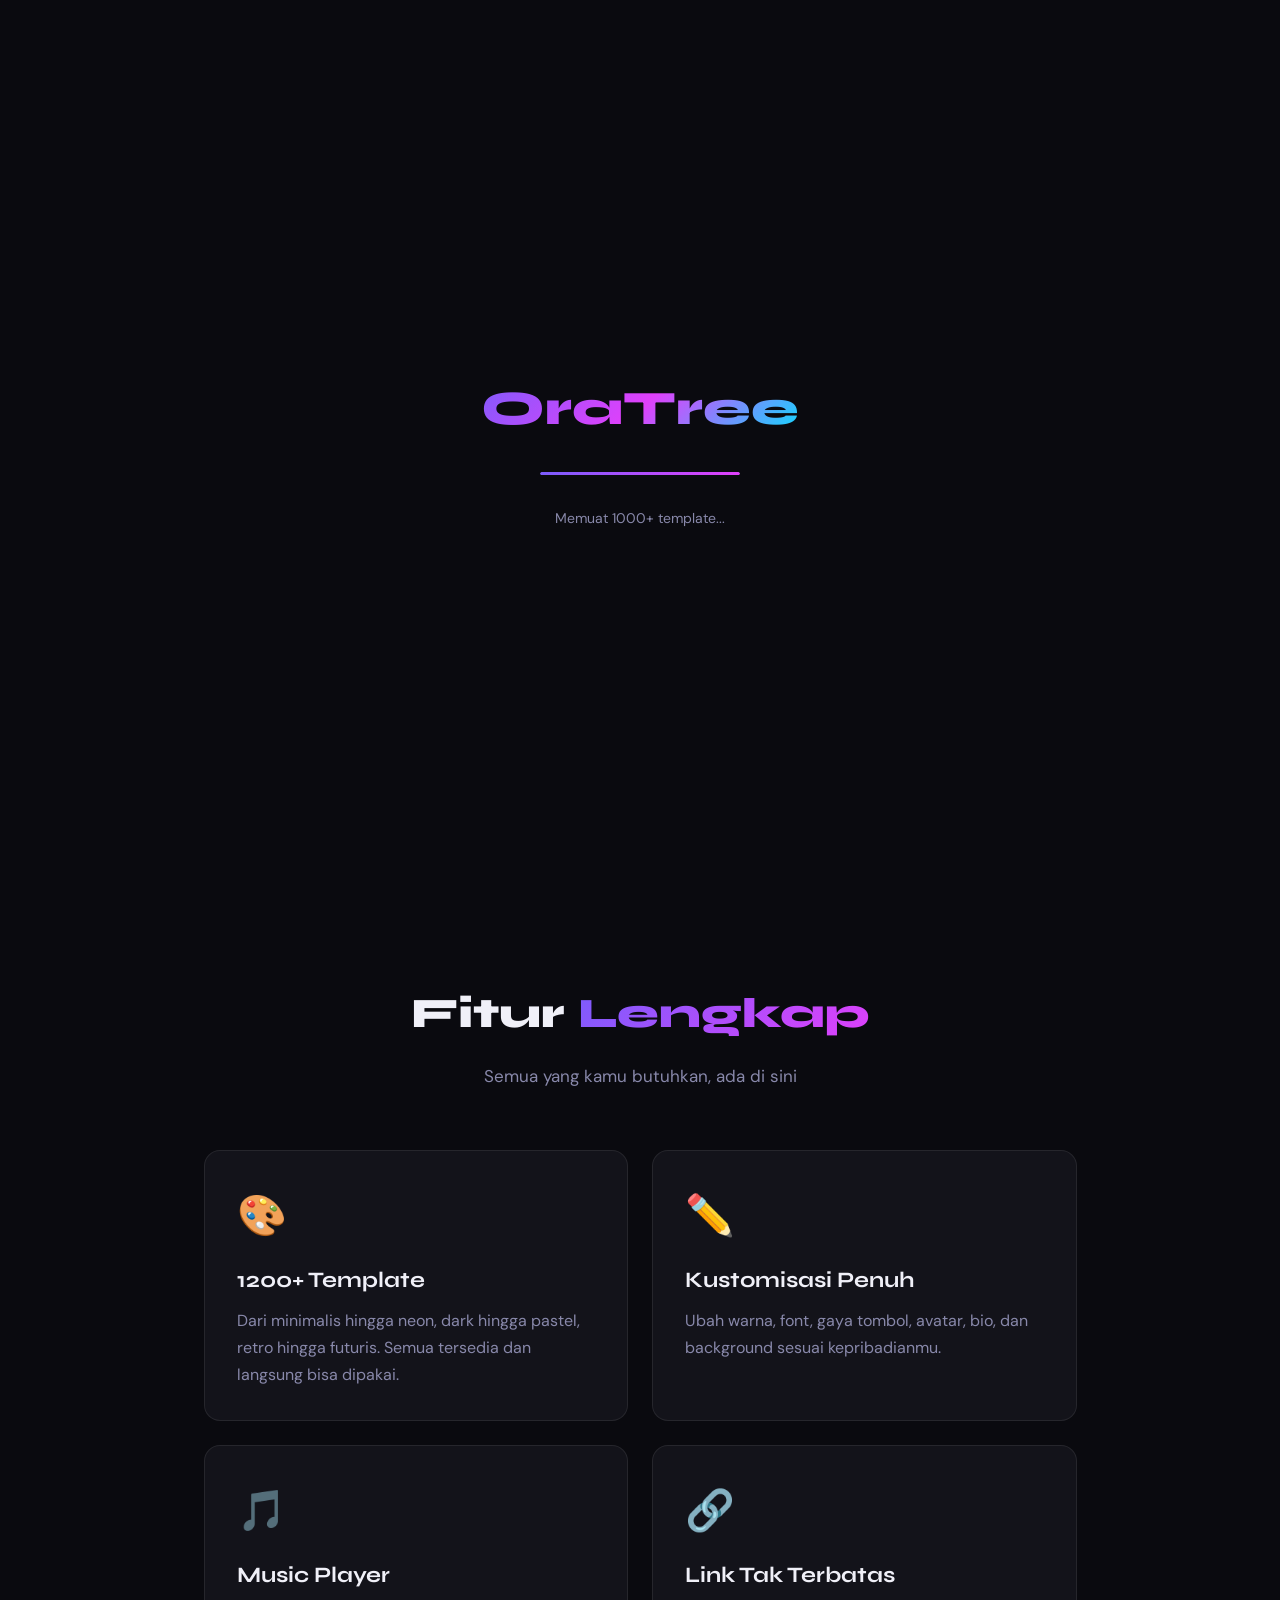
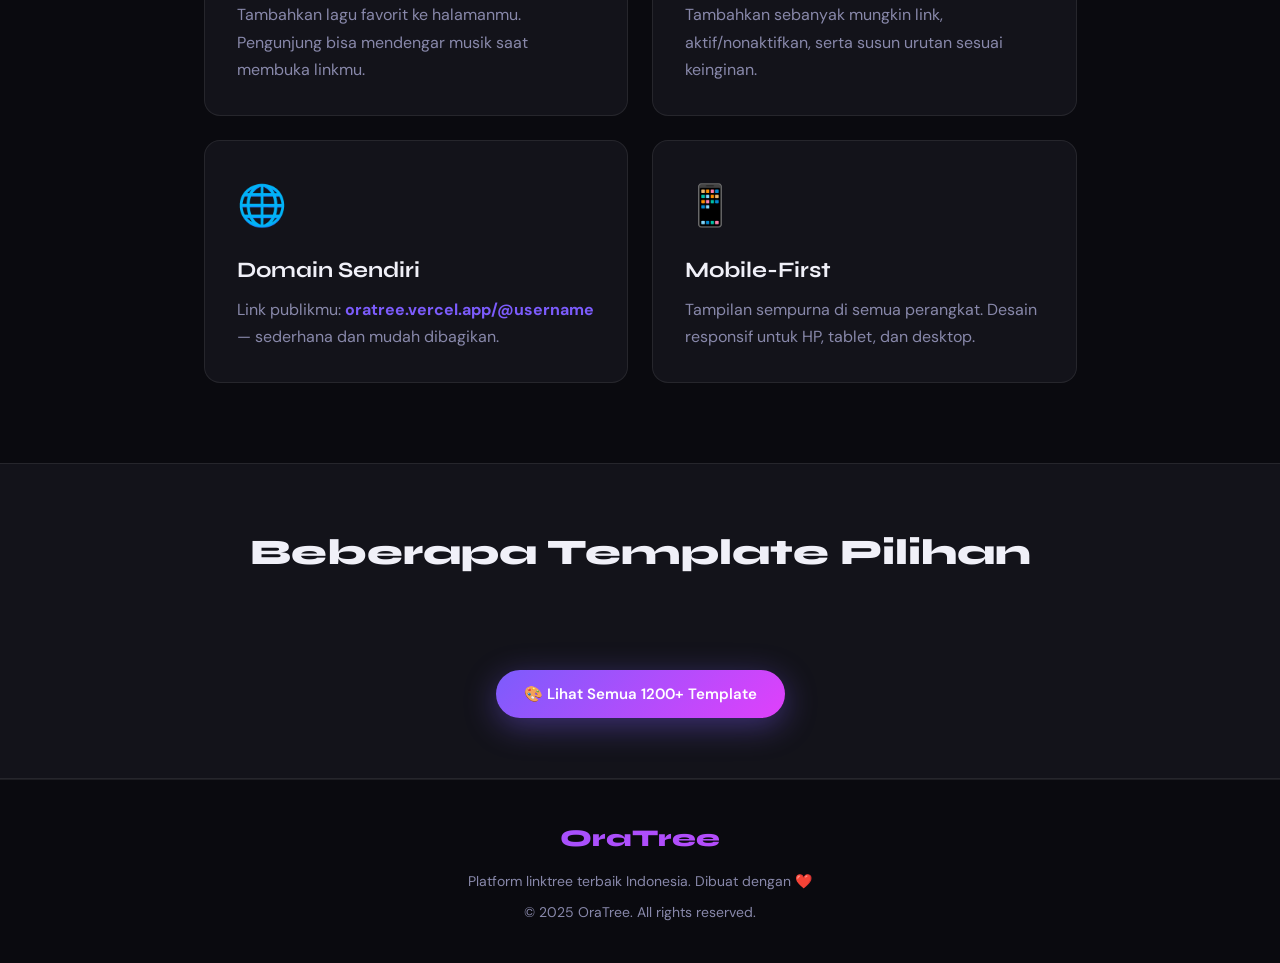
==== index.html @ 958c79ed "Create index.html" ====
<!DOCTYPE html>
<html lang="id">
<head>
  <meta charset="UTF-8">
  <meta name="viewport" content="width=device-width, initial-scale=1.0">
  <title>OraTree — Advanced Linktree Builder</title>
  <meta name="description" content="Buat linktree profesional dengan 1000+ template premium. Gratis, mudah, dan powerful.">
  <link rel="preconnect" href="https://fonts.googleapis.com">
  <link rel="preconnect" href="https://fonts.gstatic.com" crossorigin>
  <link rel="stylesheet" href="style.css">
  <script src="https://cdn.jsdelivr.net/npm/@supabase/supabase-js@2"></script>
</head>
<body>

<!-- ── LOADING OVERLAY ─────────────────────────────────────── -->
<div id="loading-overlay">
  <div class="loader-logo">OraTree</div>
  <div class="loader-bar"><div class="loader-bar-fill"></div></div>
  <div style="color:var(--text2);font-size:14px;margin-top:8px;">Memuat 1000+ template...</div>
</div>

<!-- ── TOAST ─────────────────────────────────────────────────── -->
<div id="toast-container"></div>

<!-- ── NAVBAR ────────────────────────────────────────────────── -->
<nav class="navbar">
  <a class="nav-logo" onclick="handleLogoClick()">OraTree</a>
  <div class="nav-links">
    <span id="nav-user-area">
      <button class="nav-btn" onclick="showAuthModal('login')">Masuk</button>
      <button class="nav-btn primary" onclick="showAuthModal('register')">Daftar Gratis</button>
    </span>
  </div>
</nav>

<!-- ══════════════════════════════════════════════════════════
     PAGE: LANDING
══════════════════════════════════════════════════════════ -->
<div id="page-landing" class="page active">

  <!-- Hero -->
  <section class="hero-section">
    <div class="hero-bg"></div>
    <div class="hero-grid"></div>
    <div class="hero-content">
      <div class="hero-badge">
        <span>✨</span> Platform Linktree Terbaik Indonesia
      </div>
      <h1 class="hero-title">
        Satu Link<br><span>Untuk Segalanya</span>
      </h1>
      <p class="hero-sub">
        Buat halaman link profesional dengan <strong>1000+ template premium</strong>.<br>
        Desain kustomisasi penuh, musik, dan domain instanmu sendiri.
      </p>
      <div class="hero-cta">
        <button class="btn btn-primary" onclick="showAuthModal('register')">
          🚀 Mulai Gratis Sekarang
        </button>
        <button class="btn btn-secondary" onclick="showAuthModal('login')">
          Sudah punya akun? Masuk
        </button>
      </div>
      <div class="hero-stats">
        <div class="hero-stat">
          <div class="hero-stat-num">1200+</div>
          <div class="hero-stat-label">Template Premium</div>
        </div>
        <div class="hero-stat">
          <div class="hero-stat-num">100%</div>
          <div class="hero-stat-label">Gratis Selamanya</div>
        </div>
        <div class="hero-stat">
          <div class="hero-stat-num">∞</div>
          <div class="hero-stat-label">Kustomisasi</div>
        </div>
      </div>
    </div>
  </section>

  <!-- Features Section -->
  <section style="padding:80px 40px;max-width:1100px;margin:0 auto;">
    <h2 style="font-family:var(--font-main);font-size:42px;font-weight:800;text-align:center;margin-bottom:16px;">
      Fitur <span style="background:linear-gradient(135deg,var(--accent),var(--accent2));-webkit-background-clip:text;-webkit-text-fill-color:transparent;background-clip:text;">Lengkap</span>
    </h2>
    <p style="text-align:center;color:var(--text2);font-size:17px;margin-bottom:60px;">Semua yang kamu butuhkan, ada di sini</p>
    <div style="display:grid;grid-template-columns:repeat(auto-fill,minmax(300px,1fr));gap:24px;">
      <div style="background:var(--surface);border:1px solid var(--border);border-radius:var(--radius);padding:32px;">
        <div style="font-size:40px;margin-bottom:16px;">🎨</div>
        <h3 style="font-family:var(--font-main);font-size:22px;margin-bottom:8px;">1200+ Template</h3>
        <p style="color:var(--text2);line-height:1.7;">Dari minimalis hingga neon, dark hingga pastel, retro hingga futuris. Semua tersedia dan langsung bisa dipakai.</p>
      </div>
      <div style="background:var(--surface);border:1px solid var(--border);border-radius:var(--radius);padding:32px;">
        <div style="font-size:40px;margin-bottom:16px;">✏️</div>
        <h3 style="font-family:var(--font-main);font-size:22px;margin-bottom:8px;">Kustomisasi Penuh</h3>
        <p style="color:var(--text2);line-height:1.7;">Ubah warna, font, gaya tombol, avatar, bio, dan background sesuai kepribadianmu.</p>
      </div>
      <div style="background:var(--surface);border:1px solid var(--border);border-radius:var(--radius);padding:32px;">
        <div style="font-size:40px;margin-bottom:16px;">🎵</div>
        <h3 style="font-family:var(--font-main);font-size:22px;margin-bottom:8px;">Music Player</h3>
        <p style="color:var(--text2);line-height:1.7;">Tambahkan lagu favorit ke halamanmu. Pengunjung bisa mendengar musik saat membuka linkmu.</p>
      </div>
      <div style="background:var(--surface);border:1px solid var(--border);border-radius:var(--radius);padding:32px;">
        <div style="font-size:40px;margin-bottom:16px;">🔗</div>
        <h3 style="font-family:var(--font-main);font-size:22px;margin-bottom:8px;">Link Tak Terbatas</h3>
        <p style="color:var(--text2);line-height:1.7;">Tambahkan sebanyak mungkin link, aktif/nonaktifkan, serta susun urutan sesuai keinginan.</p>
      </div>
      <div style="background:var(--surface);border:1px solid var(--border);border-radius:var(--radius);padding:32px;">
        <div style="font-size:40px;margin-bottom:16px;">🌐</div>
        <h3 style="font-family:var(--font-main);font-size:22px;margin-bottom:8px;">Domain Sendiri</h3>
        <p style="color:var(--text2);line-height:1.7;">Link publikmu: <strong style="color:var(--accent);">oratree.vercel.app/@username</strong> — sederhana dan mudah dibagikan.</p>
      </div>
      <div style="background:var(--surface);border:1px solid var(--border);border-radius:var(--radius);padding:32px;">
        <div style="font-size:40px;margin-bottom:16px;">📱</div>
        <h3 style="font-family:var(--font-main);font-size:22px;margin-bottom:8px;">Mobile-First</h3>
        <p style="color:var(--text2);line-height:1.7;">Tampilan sempurna di semua perangkat. Desain responsif untuk HP, tablet, dan desktop.</p>
      </div>
    </div>
  </section>

  <!-- Template Preview -->
  <section style="padding:60px 40px;background:var(--surface);border-top:1px solid var(--border);border-bottom:1px solid var(--border);">
    <div style="max-width:1100px;margin:0 auto;text-align:center;">
      <h2 style="font-family:var(--font-main);font-size:36px;font-weight:800;margin-bottom:48px;">
        Beberapa Template Pilihan
      </h2>
      <div id="landing-template-preview" style="display:grid;grid-template-columns:repeat(auto-fill,minmax(130px,1fr));gap:12px;max-width:900px;margin:0 auto 40px;">
        <!-- Generated by JS -->
      </div>
      <button class="btn btn-primary" onclick="showAuthModal('register')">
        🎨 Lihat Semua 1200+ Template
      </button>
    </div>
  </section>

  <!-- Footer -->
  <footer style="padding:40px;text-align:center;color:var(--text2);font-size:14px;border-top:1px solid var(--border);">
    <div style="font-family:var(--font-main);font-size:24px;font-weight:800;background:linear-gradient(135deg,var(--accent),var(--accent2));-webkit-background-clip:text;-webkit-text-fill-color:transparent;background-clip:text;margin-bottom:12px;">OraTree</div>
    <p>Platform linktree terbaik Indonesia. Dibuat dengan ❤️</p>
    <p style="margin-top:8px;">© 2025 OraTree. All rights reserved.</p>
  </footer>
</div>

<!-- ══════════════════════════════════════════════════════════
     PAGE: DASHBOARD
══════════════════════════════════════════════════════════ -->
<div id="page-dashboard" class="page">
  <div class="dashboard-layout">

    <!-- Sidebar -->
    <aside class="sidebar">
      <div id="sidebar-content"></div>
    </aside>

    <!-- Main Content -->
    <main class="main-content">

      <!-- OVERVIEW -->
      <div class="dash-section active" id="dash-overview"></div>

      <!-- LINKS -->
      <div class="dash-section" id="dash-links"></div>

      <!-- TEMPLATES -->
      <div class="dash-section" id="dash-templates"></div>

      <!-- DESIGN -->
      <div class="dash-section" id="dash-design"></div>

      <!-- MUSIC -->
      <div class="dash-section" id="dash-music"></div>

      <!-- PROFILE -->
      <div class="dash-section" id="dash-profile"></div>

      <!-- COMPLAINT -->
      <div class="dash-section" id="dash-complaint"></div>

      <!-- ADMIN OVERVIEW -->
      <div class="dash-section" id="dash-admin-overview"></div>

      <!-- ADMIN USERS -->
      <div class="dash-section" id="dash-admin-users"></div>

      <!-- ADMIN TICKETS -->
      <div class="dash-section" id="dash-admin-tickets"></div>

      <!-- ADMIN SONGS -->
      <div class="dash-section" id="dash-admin-songs"></div>

      <!-- ADMIN LINKS -->
      <div class="dash-section" id="dash-admin-links"></div>

    </main>
  </div>
</div>

<!-- ══════════════════════════════════════════════════════════
     MODALS
══════════════════════════════════════════════════════════ -->

<!-- AUTH MODAL -->
<div id="auth-modal" class="modal-overlay hidden">
  <div class="modal">
    <button class="modal-close" onclick="hideAuthModal()">✕</button>
    <div id="login-form">
      <div class="modal-title">Masuk ke OraTree</div>
      <div class="modal-sub">Kelola linktree-mu</div>
      <div class="form-tabs">
        <div class="form-tab active" data-tab="login" onclick="switchAuthTab('login')">Masuk</div>
        <div class="form-tab" data-tab="register" onclick="switchAuthTab('register')">Daftar</div>
      </div>
      <div class="form-group">
        <label class="form-label">Username</label>
        <input class="form-input" id="login-username" placeholder="username kamu" onkeydown="if(event.key==='Enter')handleLogin()">
      </div>
      <div class="form-group">
        <label class="form-label">Password</label>
        <input class="form-input" type="password" id="login-password" placeholder="••••••••" onkeydown="if(event.key==='Enter')handleLogin()">
      </div>
      <button class="btn btn-primary w-full" style="margin-top:8px;" onclick="handleLogin()">🚀 Masuk</button>
    </div>
    <div id="register-form" class="hidden">
      <div class="modal-title">Daftar OraTree</div>
      <div class="modal-sub">Buat akun gratis, tidak perlu kartu kredit</div>
      <div class="form-tabs">
        <div class="form-tab" data-tab="login" onclick="switchAuthTab('login')">Masuk</div>
        <div class="form-tab active" data-tab="register" onclick="switchAuthTab('register')">Daftar</div>
      </div>
      <div class="form-group">
        <label class="form-label">Username <small style="color:var(--text2);font-weight:400;">(= URL linkmu)</small></label>
        <input class="form-input" id="reg-username" placeholder="contoh: namakamu" style="font-family:'Space Mono',monospace;">
        <small style="color:var(--text2);font-size:12px;margin-top:4px;display:block;">oratree.vercel.app/<strong id="reg-username-preview">namakamu</strong></small>
      </div>
      <div class="form-group">
        <label class="form-label">Nama Tampilan</label>
        <input class="form-input" id="reg-display" placeholder="Nama lengkap kamu">
      </div>
      <div class="form-group">
        <label class="form-label">Password</label>
        <input class="form-input" type="password" id="reg-password" placeholder="Minimal 6 karakter">
      </div>
      <div class="form-group">
        <label class="form-label">Konfirmasi Password</label>
        <input class="form-input" type="password" id="reg-confirm" placeholder="Ulangi password">
      </div>
      <button class="btn btn-primary w-full" style="margin-top:8px;" onclick="handleRegister()">✨ Daftar Sekarang</button>
    </div>
  </div>
</div>

<!-- LINK MODAL -->
<div id="link-modal" class="modal-overlay hidden">
  <div class="modal modal-large">
    <button class="modal-close" onclick="document.getElementById('link-modal').classList.add('hidden')">✕</button>
    <div class="modal-title" id="link-modal-title">Tambah Link Baru</div>
    <div class="tabs-row" style="margin-bottom:20px;">
      <div class="tab-item active" onclick="switchLinkTab('basic',this)">📝 Info</div>
      <div class="tab-item" onclick="switchLinkTab('icon',this)">😀 Ikon</div>
      <div class="tab-item" onclick="switchLinkTab('social',this)">📱 Sosial</div>
    </div>
    <div class="tab-panels">
      <div class="tab-panel active" id="link-tab-basic">
        <div class="form-group">
          <label class="form-label">Judul Link</label>
          <input class="form-input" id="link-title-input" placeholder="Contoh: Instagram Saya">
        </div>
        <div class="form-group">
          <label class="form-label">URL</label>
          <input class="form-input" id="link-url-input" placeholder="https://...">
        </div>
        <div class="form-group">
          <label class="form-label">Ikon Terpilih</label>
          <div style="font-size:32px;padding:8px 0;" id="link-icon-display">🔗</div>
        </div>
      </div>
      <div class="tab-panel" id="link-tab-icon">
        <div class="form-group">
          <label class="form-label">Pilih Ikon</label>
          <div class="icon-grid" id="icon-grid"></div>
        </div>
      </div>
      <div class="tab-panel" id="link-tab-social">
        <div class="form-group">
          <label class="form-label">Platform Populer</label>
          <div class="social-preset-grid" id="social-preset-grid"></div>
        </div>
      </div>
    </div>
    <div style="display:flex;gap:12px;margin-top:24px;">
      <button class="btn btn-primary flex-1" onclick="saveLinkModal()">💾 Simpan Link</button>
      <button class="btn btn-ghost" onclick="document.getElementById('link-modal').classList.add('hidden')">Batal</button>
    </div>
  </div>
</div>

<!-- ADMIN EDIT USER MODAL -->
<div id="admin-edit-modal" class="modal-overlay hidden">
  <div class="modal">
    <button class="modal-close" onclick="document.getElementById('admin-edit-modal').classList.add('hidden')">✕</button>
    <div class="modal-title">✏️ Edit Pengguna</div>
    <div class="modal-sub">Ubah data pengguna (kosongkan jika tidak ingin mengubah)</div>
    <div class="form-group">
      <label class="form-label">Username Baru</label>
      <input class="form-input" id="admin-edit-username" placeholder="username">
    </div>
    <div class="form-group">
      <label class="form-label">Display Name</label>
      <input class="form-input" id="admin-edit-display" placeholder="Nama Tampilan">
    </div>
    <div class="form-group">
      <label class="form-label">Password Baru</label>
      <input class="form-input" type="password" id="admin-edit-password" placeholder="Kosongkan jika tidak ganti">
    </div>
    <div style="display:flex;gap:12px;margin-top:24px;">
      <button class="btn btn-primary flex-1" onclick="saveAdminEditUser()">💾 Simpan</button>
      <button class="btn btn-ghost" onclick="document.getElementById('admin-edit-modal').classList.add('hidden')">Batal</button>
    </div>
  </div>
</div>

<!-- ADD SONG MODAL -->
<div id="song-modal" class="modal-overlay hidden">
  <div class="modal">
    <button class="modal-close" onclick="document.getElementById('song-modal').classList.add('hidden')">✕</button>
    <div class="modal-title">🎵 Tambah Lagu</div>
    <div class="modal-sub">Lagu ini akan tersedia untuk semua pengguna</div>
    <div class="form-group">
      <label class="form-label">Judul Lagu</label>
      <input class="form-input" id="song-title" placeholder="Judul lagu">
    </div>
    <div class="form-group">
      <label class="form-label">Artis / Penyanyi</label>
      <input class="form-input" id="song-artist" placeholder="Nama artis">
    </div>
    <div class="form-group">
      <label class="form-label">URL Audio (mp3/ogg)</label>
      <input class="form-input" id="song-audio" placeholder="https://...mp3">
    </div>
    <div class="form-group">
      <label class="form-label">URL Cover / Thumbnail</label>
      <input class="form-input" id="song-cover" placeholder="https://...jpg">
    </div>
    <div style="display:flex;gap:12px;margin-top:24px;">
      <button class="btn btn-primary flex-1" onclick="saveSong()">💾 Simpan Lagu</button>
      <button class="btn btn-ghost" onclick="document.getElementById('song-modal').classList.add('hidden')">Batal</button>
    </div>
  </div>
</div>

<!-- INFO MODAL -->
<div id="info-modal" class="modal-overlay hidden">
  <div class="modal modal-large">
    <button class="modal-close" onclick="document.getElementById('info-modal').classList.add('hidden')">✕</button>
    <div class="modal-title" id="info-modal-title"></div>
    <div id="info-modal-body" style="margin-top:16px;max-height:400px;overflow-y:auto;"></div>
    <button class="btn btn-ghost" style="margin-top:20px;" onclick="document.getElementById('info-modal').classList.add('hidden')">Tutup</button>
  </div>
</div>

<!-- ══════════════════════════════════════════════════════════
     MUSIC PLAYER FAB (Dashboard)
══════════════════════════════════════════════════════════ -->
<div class="music-player-fab" id="music-player-fab" style="display:none;">
  <div class="music-panel" id="music-panel">
    <button onclick="closeMusicPanel()" style="position:absolute;top:12px;right:12px;background:none;border:none;color:var(--text2);font-size:16px;cursor:pointer;">✕</button>
    <img id="fab-cover" class="music-cover" src="https://via.placeholder.com/80" alt="cover">
    <div class="music-title" id="fab-title">Pilih Lagu</div>
    <div class="music-artist" id="fab-artist">—</div>
    <div class="music-progress" id="fab-progress" onclick="seekAudio(event)">
      <div class="music-progress-fill" id="fab-progress-fill" style="width:0%"></div>
    </div>
    <div class="music-time"><span id="fab-time-cur">0:00</span><span id="fab-time-tot">0:00</span></div>
    <div class="music-controls">
      <button class="music-ctrl-btn" onclick="skipAudio(-15)">⏮</button>
      <button class="music-ctrl-btn main" id="fab-play-btn" onclick="toggleAudio()">▶</button>
      <button class="music-ctrl-btn" onclick="skipAudio(15)">⏭</button>
    </div>
    <audio id="fab-audio" onended="onAudioEnd()" ontimeupdate="updateProgress()" onloadedmetadata="updateDuration()"></audio>
  </div>
  <button class="music-fab-btn" id="fab-btn" onclick="toggleMusicPanel()">🎵</button>
</div>

<script src="script.js"></script>
<script>
// ── EXTRA JS for index.html ──────────────────────────────────

// Update username preview in register form
document.addEventListener('DOMContentLoaded', () => {
  const regInput = document.getElementById('reg-username');
  if (regInput) {
    regInput.addEventListener('input', function() {
      const preview = document.getElementById('reg-username-preview');
      if (preview) preview.textContent = this.value || 'namakamu';
    });
  }

  // Landing template preview
  setTimeout(() => {
    const container = document.getElementById('landing-template-preview');
    if (container && window.allTemplates) {
      const sample = window.allTemplates.filter((_, i) => i % 20 === 0).slice(0, 24);
      container.innerHTML = sample.map(t => {
        const pal = t.palette;
        const bgStyle = pal.bg.startsWith('linear') ? pal.bg : pal.bg;
        const acc = pal.accent;
        return `
          <div style="border-radius:16px;overflow:hidden;aspect-ratio:9/16;background:${bgStyle};border:2px solid transparent;transition:all 0.3s;cursor:pointer;"
               onclick="showAuthModal('register')"
               onmouseover="this.style.transform='scale(1.05)';this.style.borderColor='${acc}'"
               onmouseout="this.style.transform='';this.style.borderColor='transparent'">
            <div style="display:flex;flex-direction:column;align-items:center;padding:16px 8px;height:100%;font-family:${t.font.heading};">
              <div style="width:32px;height:32px;border-radius:50%;background:${acc};margin-bottom:6px;"></div>
              <div style="font-size:8px;font-weight:700;color:${pal.text};margin-bottom:6px;text-align:center;">${t.name}</div>
              ${[1,2,3].map(() => `<div style="width:90%;height:18px;border-radius:${t.btn.radius};background:${acc};margin-bottom:4px;opacity:0.9;"></div>`).join('')}
            </div>
          </div>
        `;
      }).join('');
    }
  }, 100);
});

function handleLogoClick() {
  if (window.currentUser) {
    showPage('dashboard');
  } else {
    showPage('landing');
  }
}

// Switch link tab
function switchLinkTab(tab, el) {
  document.querySelectorAll('#link-modal .tab-item').forEach(t => t.classList.remove('active'));
  document.querySelectorAll('#link-modal .tab-panel').forEach(p => p.classList.remove('active'));
  if (el) el.classList.add('active');
  const panel = document.getElementById(`link-tab-${tab}`);
  if (panel) panel.classList.add('active');
}

// Audio controls
function toggleAudio() {
  const audio = document.getElementById('fab-audio');
  const btn = document.getElementById('fab-play-btn');
  const fabBtn = document.getElementById('fab-btn');
  if (audio.paused) {
    audio.play();
    btn.textContent = '⏸';
    fabBtn.classList.add('playing');
  } else {
    audio.pause();
    btn.textContent = '▶';
    fabBtn.classList.remove('playing');
  }
}

function skipAudio(sec) {
  const audio = document.getElementById('fab-audio');
  audio.currentTime = Math.max(0, Math.min(audio.duration || 0, audio.currentTime + sec));
}

function seekAudio(e) {
  const audio = document.getElementById('fab-audio');
  const bar = document.getElementById('fab-progress');
  const pct = e.offsetX / bar.offsetWidth;
  audio.currentTime = pct * (audio.duration || 0);
}

function updateProgress() {
  const audio = document.getElementById('fab-audio');
  const fill = document.getElementById('fab-progress-fill');
  const cur = document.getElementById('fab-time-cur');
  if (audio.duration) {
    fill.style.width = (audio.currentTime / audio.duration * 100) + '%';
    cur.textContent = formatTime(audio.currentTime);
  }
}

function updateDuration() {
  const audio = document.getElementById('fab-audio');
  document.getElementById('fab-time-tot').textContent = formatTime(audio.duration || 0);
}

function onAudioEnd() {
  document.getElementById('fab-play-btn').textContent = '▶';
  document.getElementById('fab-btn').classList.remove('playing');
  document.getElementById('fab-progress-fill').style.width = '0%';
}

function formatTime(sec) {
  const m = Math.floor(sec / 60);
  const s = Math.floor(sec % 60);
  return `${m}:${s.toString().padStart(2,'0')}`;
}

// Init music fab when dashboard loads
const origLoadDashboard = window.loadDashboard;
// Extend to init music player
</script>
</body>
</html>
---- style.css ----
/* ============================================================
   ORATREE — Advanced Linktree Builder
   style.css
   ============================================================ */

@import url('https://fonts.googleapis.com/css2?family=Syne:wght@400;500;600;700;800&family=DM+Sans:ital,opsz,wght@0,9..40,300;0,9..40,400;0,9..40,500;0,9..40,600;1,9..40,300&family=Playfair+Display:ital,wght@0,400;0,700;1,400&family=Space+Mono:ital,wght@0,400;0,700;1,400&family=Abril+Fatface&family=Bebas+Neue&family=Satisfy&family=Dancing+Script:wght@400;700&family=Permanent+Marker&family=Raleway:wght@100;200;300;400;500;600;700;800;900&family=Josefin+Sans:wght@100;300;400;600;700&family=Cinzel:wght@400;700;900&family=Fredoka+One&family=Righteous&family=Lobster&family=Pacifico&display=swap');

/* ---- CSS Variables ---- */
:root {
  --bg: #0a0a0f;
  --surface: #13131a;
  --surface2: #1c1c28;
  --border: rgba(255,255,255,0.08);
  --text: #f0f0f8;
  --text2: #8888aa;
  --accent: #7c5cfc;
  --accent2: #e040fb;
  --accent3: #00e5ff;
  --green: #00e676;
  --red: #ff1744;
  --yellow: #ffd740;
  --radius: 16px;
  --radius-sm: 8px;
  --shadow: 0 8px 32px rgba(0,0,0,0.4);
  --shadow-lg: 0 24px 64px rgba(0,0,0,0.6);
  --transition: all 0.3s cubic-bezier(0.4, 0, 0.2, 1);
  --font-main: 'Syne', sans-serif;
  --font-body: 'DM Sans', sans-serif;
}

*, *::before, *::after { box-sizing: border-box; margin: 0; padding: 0; }

html { scroll-behavior: smooth; }

body {
  background: var(--bg);
  color: var(--text);
  font-family: var(--font-body);
  min-height: 100vh;
  overflow-x: hidden;
  line-height: 1.6;
}

/* ---- Scrollbar ---- */
::-webkit-scrollbar { width: 6px; }
::-webkit-scrollbar-track { background: var(--bg); }
::-webkit-scrollbar-thumb { background: var(--accent); border-radius: 99px; }

/* ---- Utility ---- */
.hidden { display: none !important; }
.flex { display: flex; }
.flex-col { flex-direction: column; }
.items-center { align-items: center; }
.justify-center { justify-content: center; }
.justify-between { justify-content: space-between; }
.gap-8 { gap: 8px; }
.gap-12 { gap: 12px; }
.gap-16 { gap: 16px; }
.gap-24 { gap: 24px; }
.w-full { width: 100%; }
.text-center { text-align: center; }
.relative { position: relative; }
.absolute { position: absolute; }
.pointer { cursor: pointer; }
.mt-8 { margin-top: 8px; }
.mt-16 { margin-top: 16px; }
.mt-24 { margin-top: 24px; }

/* ---- Noise Texture Overlay ---- */
body::before {
  content: '';
  position: fixed;
  inset: 0;
  background-image: url("data:image/svg+xml,%3Csvg viewBox='0 0 256 256' xmlns='http://www.w3.org/2000/svg'%3E%3Cfilter id='noise'%3E%3CfeTurbulence type='fractalNoise' baseFrequency='0.9' numOctaves='4' stitchTiles='stitch'/%3E%3C/filter%3E%3Crect width='100%25' height='100%25' filter='url(%23noise)' opacity='0.03'/%3E%3C/svg%3E");
  pointer-events: none;
  z-index: 9999;
  opacity: 0.4;
}

/* ============================================================
   TOAST
   ============================================================ */
#toast-container {
  position: fixed;
  top: 24px;
  right: 24px;
  z-index: 99999;
  display: flex;
  flex-direction: column;
  gap: 10px;
  pointer-events: none;
}
.toast {
  background: var(--surface2);
  border: 1px solid var(--border);
  color: var(--text);
  padding: 14px 20px;
  border-radius: var(--radius-sm);
  font-family: var(--font-body);
  font-size: 14px;
  font-weight: 500;
  display: flex;
  align-items: center;
  gap: 10px;
  box-shadow: var(--shadow);
  animation: toastIn 0.4s cubic-bezier(0.4,0,0.2,1);
  pointer-events: all;
  min-width: 280px;
  max-width: 380px;
}
.toast.success { border-left: 3px solid var(--green); }
.toast.error { border-left: 3px solid var(--red); }
.toast.info { border-left: 3px solid var(--accent); }
.toast-icon { font-size: 18px; }
@keyframes toastIn {
  from { transform: translateX(120%); opacity: 0; }
  to { transform: translateX(0); opacity: 1; }
}
@keyframes toastOut {
  from { transform: translateX(0); opacity: 1; }
  to { transform: translateX(120%); opacity: 0; }
}

/* ============================================================
   LOADING OVERLAY
   ============================================================ */
#loading-overlay {
  position: fixed;
  inset: 0;
  background: var(--bg);
  z-index: 99998;
  display: flex;
  flex-direction: column;
  align-items: center;
  justify-content: center;
  gap: 24px;
}
.loader-logo {
  font-family: var(--font-main);
  font-size: 48px;
  font-weight: 800;
  background: linear-gradient(135deg, var(--accent), var(--accent2), var(--accent3));
  -webkit-background-clip: text;
  -webkit-text-fill-color: transparent;
  background-clip: text;
  animation: pulse 2s ease-in-out infinite;
}
.loader-bar {
  width: 200px;
  height: 3px;
  background: var(--surface2);
  border-radius: 99px;
  overflow: hidden;
}
.loader-bar-fill {
  height: 100%;
  background: linear-gradient(90deg, var(--accent), var(--accent2));
  border-radius: 99px;
  animation: loaderFill 1.5s ease-in-out forwards;
}
@keyframes loaderFill {
  from { width: 0%; }
  to { width: 100%; }
}
@keyframes pulse {
  0%, 100% { opacity: 1; }
  50% { opacity: 0.6; }
}

/* ============================================================
   PAGE SYSTEM
   ============================================================ */
.page { display: none; min-height: 100vh; }
.page.active { display: flex; flex-direction: column; }

/* ============================================================
   NAVBAR
   ============================================================ */
.navbar {
  position: fixed;
  top: 0;
  left: 0;
  right: 0;
  z-index: 1000;
  display: flex;
  align-items: center;
  justify-content: space-between;
  padding: 0 32px;
  height: 64px;
  background: rgba(10,10,15,0.85);
  backdrop-filter: blur(20px);
  border-bottom: 1px solid var(--border);
}
.nav-logo {
  font-family: var(--font-main);
  font-size: 24px;
  font-weight: 800;
  background: linear-gradient(135deg, var(--accent), var(--accent2));
  -webkit-background-clip: text;
  -webkit-text-fill-color: transparent;
  background-clip: text;
  cursor: pointer;
  text-decoration: none;
}
.nav-links { display: flex; align-items: center; gap: 8px; }
.nav-btn {
  background: transparent;
  border: 1px solid var(--border);
  color: var(--text2);
  padding: 8px 18px;
  border-radius: 99px;
  font-family: var(--font-body);
  font-size: 14px;
  font-weight: 500;
  cursor: pointer;
  transition: var(--transition);
}
.nav-btn:hover { background: var(--surface2); color: var(--text); border-color: rgba(255,255,255,0.15); }
.nav-btn.primary { background: var(--accent); border-color: var(--accent); color: #fff; }
.nav-btn.primary:hover { background: #6a4de0; }
.nav-user {
  display: flex;
  align-items: center;
  gap: 10px;
  font-size: 14px;
  color: var(--text2);
}
.nav-avatar {
  width: 32px;
  height: 32px;
  border-radius: 50%;
  background: linear-gradient(135deg, var(--accent), var(--accent2));
  display: flex;
  align-items: center;
  justify-content: center;
  font-family: var(--font-main);
  font-weight: 700;
  font-size: 13px;
  color: #fff;
}

/* ============================================================
   HERO / LANDING
   ============================================================ */
.hero-section {
  min-height: 100vh;
  display: flex;
  align-items: center;
  justify-content: center;
  position: relative;
  overflow: hidden;
  padding: 80px 24px 40px;
}
.hero-bg {
  position: absolute;
  inset: 0;
  background:
    radial-gradient(ellipse 80% 60% at 50% -20%, rgba(124,92,252,0.25) 0%, transparent 60%),
    radial-gradient(ellipse 60% 40% at 80% 80%, rgba(224,64,251,0.12) 0%, transparent 60%),
    radial-gradient(ellipse 40% 40% at 20% 60%, rgba(0,229,255,0.08) 0%, transparent 60%);
}
.hero-grid {
  position: absolute;
  inset: 0;
  background-image:
    linear-gradient(rgba(124,92,252,0.05) 1px, transparent 1px),
    linear-gradient(90deg, rgba(124,92,252,0.05) 1px, transparent 1px);
  background-size: 60px 60px;
}
.hero-content {
  position: relative;
  z-index: 1;
  text-align: center;
  max-width: 800px;
}
.hero-badge {
  display: inline-flex;
  align-items: center;
  gap: 8px;
  background: rgba(124,92,252,0.15);
  border: 1px solid rgba(124,92,252,0.3);
  border-radius: 99px;
  padding: 6px 16px;
  font-size: 13px;
  font-weight: 600;
  color: var(--accent);
  margin-bottom: 32px;
  font-family: var(--font-main);
  letter-spacing: 0.05em;
  text-transform: uppercase;
}
.hero-title {
  font-family: var(--font-main);
  font-size: clamp(48px, 8vw, 96px);
  font-weight: 800;
  line-height: 1;
  letter-spacing: -0.03em;
  margin-bottom: 24px;
}
.hero-title span {
  background: linear-gradient(135deg, var(--accent) 0%, var(--accent2) 50%, var(--accent3) 100%);
  -webkit-background-clip: text;
  -webkit-text-fill-color: transparent;
  background-clip: text;
}
.hero-sub {
  font-size: 20px;
  color: var(--text2);
  font-weight: 300;
  margin-bottom: 48px;
  line-height: 1.6;
}
.hero-cta {
  display: flex;
  align-items: center;
  justify-content: center;
  gap: 16px;
  flex-wrap: wrap;
}
.btn {
  display: inline-flex;
  align-items: center;
  gap: 8px;
  padding: 14px 28px;
  border-radius: 99px;
  font-family: var(--font-body);
  font-size: 15px;
  font-weight: 600;
  cursor: pointer;
  transition: var(--transition);
  border: none;
  text-decoration: none;
}
.btn-primary {
  background: linear-gradient(135deg, var(--accent), var(--accent2));
  color: #fff;
  box-shadow: 0 8px 32px rgba(124,92,252,0.4);
}
.btn-primary:hover { transform: translateY(-2px); box-shadow: 0 12px 40px rgba(124,92,252,0.5); }
.btn-secondary {
  background: var(--surface2);
  color: var(--text);
  border: 1px solid var(--border);
}
.btn-secondary:hover { background: var(--surface); border-color: rgba(255,255,255,0.15); }
.btn-sm { padding: 10px 20px; font-size: 13px; }
.btn-xs { padding: 7px 14px; font-size: 12px; }
.btn-danger { background: var(--red); color: #fff; }
.btn-danger:hover { background: #cc0033; }
.btn-success { background: var(--green); color: #000; }
.btn-ghost { background: transparent; border: 1px solid var(--border); color: var(--text2); }
.btn-ghost:hover { background: var(--surface2); color: var(--text); }

/* Hero Stats */
.hero-stats {
  display: flex;
  align-items: center;
  justify-content: center;
  gap: 48px;
  margin-top: 64px;
  flex-wrap: wrap;
}
.hero-stat { text-align: center; }
.hero-stat-num {
  font-family: var(--font-main);
  font-size: 40px;
  font-weight: 800;
  background: linear-gradient(135deg, var(--accent), var(--accent2));
  -webkit-background-clip: text;
  -webkit-text-fill-color: transparent;
  background-clip: text;
  line-height: 1;
}
.hero-stat-label { font-size: 13px; color: var(--text2); margin-top: 4px; font-weight: 500; }

/* ============================================================
   AUTH MODAL
   ============================================================ */
.modal-overlay {
  position: fixed;
  inset: 0;
  background: rgba(0,0,0,0.7);
  backdrop-filter: blur(8px);
  z-index: 10000;
  display: flex;
  align-items: center;
  justify-content: center;
  padding: 24px;
  animation: fadeIn 0.2s ease;
}
.modal-overlay.hidden { display: none; }
@keyframes fadeIn { from { opacity: 0; } to { opacity: 1; } }

.modal {
  background: var(--surface);
  border: 1px solid var(--border);
  border-radius: 24px;
  padding: 40px;
  width: 100%;
  max-width: 440px;
  position: relative;
  box-shadow: var(--shadow-lg);
  animation: slideUp 0.35s cubic-bezier(0.4,0,0.2,1);
}
@keyframes slideUp { from { transform: translateY(30px); opacity: 0; } to { transform: translateY(0); opacity: 1; } }
.modal-large { max-width: 600px; }

.modal-close {
  position: absolute;
  top: 20px;
  right: 20px;
  background: var(--surface2);
  border: none;
  color: var(--text2);
  width: 32px;
  height: 32px;
  border-radius: 50%;
  cursor: pointer;
  font-size: 16px;
  display: flex;
  align-items: center;
  justify-content: center;
  transition: var(--transition);
}
.modal-close:hover { background: var(--surface); color: var(--text); }

.modal-title {
  font-family: var(--font-main);
  font-size: 28px;
  font-weight: 700;
  margin-bottom: 8px;
}
.modal-sub { color: var(--text2); font-size: 14px; margin-bottom: 32px; }

.form-group { margin-bottom: 20px; }
.form-label {
  display: block;
  font-size: 13px;
  font-weight: 600;
  color: var(--text2);
  margin-bottom: 8px;
  text-transform: uppercase;
  letter-spacing: 0.05em;
}
.form-input, .form-select, .form-textarea {
  width: 100%;
  background: var(--surface2);
  border: 1px solid var(--border);
  border-radius: var(--radius-sm);
  color: var(--text);
  font-family: var(--font-body);
  font-size: 15px;
  padding: 12px 16px;
  transition: var(--transition);
  outline: none;
}
.form-input:focus, .form-select:focus, .form-textarea:focus {
  border-color: var(--accent);
  box-shadow: 0 0 0 3px rgba(124,92,252,0.15);
}
.form-input::placeholder { color: rgba(136,136,170,0.5); }
.form-select option { background: var(--surface2); }
.form-textarea { resize: vertical; min-height: 100px; line-height: 1.6; }

.form-tabs {
  display: flex;
  background: var(--surface2);
  border-radius: var(--radius-sm);
  padding: 4px;
  margin-bottom: 28px;
}
.form-tab {
  flex: 1;
  padding: 10px;
  text-align: center;
  font-size: 14px;
  font-weight: 600;
  cursor: pointer;
  border-radius: 6px;
  transition: var(--transition);
  color: var(--text2);
}
.form-tab.active {
  background: var(--accent);
  color: #fff;
}

/* ============================================================
   DASHBOARD
   ============================================================ */
.dashboard-layout {
  display: flex;
  min-height: 100vh;
  padding-top: 64px;
}
.sidebar {
  width: 260px;
  min-height: calc(100vh - 64px);
  background: var(--surface);
  border-right: 1px solid var(--border);
  padding: 24px 16px;
  position: fixed;
  top: 64px;
  left: 0;
  bottom: 0;
  overflow-y: auto;
  z-index: 100;
  transition: var(--transition);
}
.sidebar-section { margin-bottom: 32px; }
.sidebar-label {
  font-size: 11px;
  font-weight: 700;
  text-transform: uppercase;
  letter-spacing: 0.1em;
  color: var(--text2);
  padding: 0 12px;
  margin-bottom: 8px;
}
.sidebar-item {
  display: flex;
  align-items: center;
  gap: 10px;
  padding: 10px 12px;
  border-radius: var(--radius-sm);
  color: var(--text2);
  font-size: 14px;
  font-weight: 500;
  cursor: pointer;
  transition: var(--transition);
  border: none;
  background: none;
  width: 100%;
  text-align: left;
}
.sidebar-item:hover { background: var(--surface2); color: var(--text); }
.sidebar-item.active { background: rgba(124,92,252,0.15); color: var(--accent); }
.sidebar-item .icon { font-size: 16px; width: 20px; text-align: center; }
.sidebar-badge {
  margin-left: auto;
  background: var(--red);
  color: #fff;
  font-size: 10px;
  font-weight: 700;
  padding: 2px 6px;
  border-radius: 99px;
}

.main-content {
  flex: 1;
  margin-left: 260px;
  padding: 40px;
  min-width: 0;
}

/* ============================================================
   DASHBOARD SECTIONS
   ============================================================ */
.dash-section { display: none; }
.dash-section.active { display: block; }

.section-header {
  margin-bottom: 32px;
}
.section-title {
  font-family: var(--font-main);
  font-size: 32px;
  font-weight: 700;
  margin-bottom: 8px;
}
.section-sub { color: var(--text2); font-size: 15px; }

/* Cards */
.stats-grid {
  display: grid;
  grid-template-columns: repeat(auto-fill, minmax(220px, 1fr));
  gap: 20px;
  margin-bottom: 40px;
}
.stat-card {
  background: var(--surface);
  border: 1px solid var(--border);
  border-radius: var(--radius);
  padding: 24px;
  transition: var(--transition);
}
.stat-card:hover { border-color: rgba(124,92,252,0.3); }
.stat-card-icon { font-size: 28px; margin-bottom: 12px; }
.stat-card-num {
  font-family: var(--font-main);
  font-size: 36px;
  font-weight: 800;
  line-height: 1;
  margin-bottom: 4px;
}
.stat-card-label { font-size: 13px; color: var(--text2); font-weight: 500; }

/* Link Items */
.link-list { display: flex; flex-direction: column; gap: 12px; }
.link-item {
  background: var(--surface);
  border: 1px solid var(--border);
  border-radius: var(--radius);
  padding: 20px;
  display: flex;
  align-items: center;
  gap: 16px;
  transition: var(--transition);
}
.link-item:hover { border-color: rgba(124,92,252,0.3); }
.link-drag { cursor: grab; color: var(--text2); font-size: 16px; padding: 4px; }
.link-drag:active { cursor: grabbing; }
.link-icon-box {
  width: 44px;
  height: 44px;
  border-radius: 12px;
  background: var(--surface2);
  display: flex;
  align-items: center;
  justify-content: center;
  font-size: 20px;
  flex-shrink: 0;
}
.link-info { flex: 1; min-width: 0; }
.link-title { font-weight: 600; font-size: 15px; margin-bottom: 2px; white-space: nowrap; overflow: hidden; text-overflow: ellipsis; }
.link-url { font-size: 13px; color: var(--text2); white-space: nowrap; overflow: hidden; text-overflow: ellipsis; }
.link-actions { display: flex; gap: 8px; flex-shrink: 0; }

/* Toggle Switch */
.toggle-wrap { display: flex; align-items: center; gap: 10px; }
.toggle {
  position: relative;
  width: 44px;
  height: 24px;
  flex-shrink: 0;
}
.toggle input { opacity: 0; width: 0; height: 0; }
.toggle-slider {
  position: absolute;
  inset: 0;
  background: var(--surface2);
  border-radius: 99px;
  cursor: pointer;
  transition: 0.3s;
  border: 1px solid var(--border);
}
.toggle-slider::before {
  content: '';
  position: absolute;
  width: 18px;
  height: 18px;
  border-radius: 50%;
  background: var(--text2);
  bottom: 2px;
  left: 2px;
  transition: 0.3s;
}
.toggle input:checked + .toggle-slider { background: var(--accent); border-color: var(--accent); }
.toggle input:checked + .toggle-slider::before { transform: translateX(20px); background: #fff; }

/* ============================================================
   TEMPLATE GALLERY
   ============================================================ */
.template-filters {
  display: flex;
  gap: 10px;
  flex-wrap: wrap;
  margin-bottom: 28px;
  align-items: center;
}
.filter-btn {
  padding: 8px 18px;
  border-radius: 99px;
  font-size: 13px;
  font-weight: 600;
  cursor: pointer;
  border: 1px solid var(--border);
  background: transparent;
  color: var(--text2);
  transition: var(--transition);
  font-family: var(--font-body);
}
.filter-btn:hover, .filter-btn.active { background: var(--accent); border-color: var(--accent); color: #fff; }

.template-search {
  margin-left: auto;
  background: var(--surface2);
  border: 1px solid var(--border);
  border-radius: 99px;
  padding: 8px 18px;
  color: var(--text);
  font-family: var(--font-body);
  font-size: 13px;
  outline: none;
  width: 240px;
  transition: var(--transition);
}
.template-search:focus { border-color: var(--accent); }

.template-grid {
  display: grid;
  grid-template-columns: repeat(auto-fill, minmax(200px, 1fr));
  gap: 16px;
}

.template-card {
  border-radius: var(--radius);
  overflow: hidden;
  cursor: pointer;
  transition: var(--transition);
  border: 2px solid transparent;
  position: relative;
  aspect-ratio: 9/16;
}
.template-card:hover { transform: translateY(-4px); box-shadow: 0 16px 48px rgba(0,0,0,0.4); }
.template-card.selected { border-color: var(--accent); box-shadow: 0 0 0 4px rgba(124,92,252,0.3); }
.template-preview {
  width: 100%;
  height: 100%;
  position: relative;
  overflow: hidden;
}
.template-overlay {
  position: absolute;
  inset: 0;
  background: linear-gradient(to top, rgba(0,0,0,0.8) 0%, transparent 50%);
  display: flex;
  align-items: flex-end;
  padding: 16px;
  opacity: 0;
  transition: var(--transition);
}
.template-card:hover .template-overlay { opacity: 1; }
.template-name {
  font-family: var(--font-main);
  font-size: 13px;
  font-weight: 700;
  color: #fff;
}
.template-selected-badge {
  position: absolute;
  top: 10px;
  right: 10px;
  background: var(--accent);
  color: #fff;
  width: 28px;
  height: 28px;
  border-radius: 50%;
  display: flex;
  align-items: center;
  justify-content: center;
  font-size: 14px;
  opacity: 0;
  transition: var(--transition);
}
.template-card.selected .template-selected-badge { opacity: 1; }

/* ============================================================
   PROFILE SECTION
   ============================================================ */
.profile-avatar-wrap {
  position: relative;
  width: 100px;
  height: 100px;
  margin: 0 auto 24px;
}
.profile-avatar-img {
  width: 100px;
  height: 100px;
  border-radius: 50%;
  object-fit: cover;
  border: 3px solid var(--accent);
}
.profile-avatar-edit {
  position: absolute;
  bottom: 0;
  right: 0;
  width: 28px;
  height: 28px;
  background: var(--accent);
  border-radius: 50%;
  border: none;
  color: #fff;
  cursor: pointer;
  display: flex;
  align-items: center;
  justify-content: center;
  font-size: 12px;
}

/* ============================================================
   MUSIC PLAYER (floating)
   ============================================================ */
.music-player-fab {
  position: fixed;
  bottom: 30px;
  right: 30px;
  z-index: 500;
}
.music-fab-btn {
  width: 56px;
  height: 56px;
  border-radius: 50%;
  background: linear-gradient(135deg, var(--accent), var(--accent2));
  border: none;
  color: #fff;
  font-size: 22px;
  cursor: pointer;
  box-shadow: 0 8px 24px rgba(124,92,252,0.5);
  display: flex;
  align-items: center;
  justify-content: center;
  transition: var(--transition);
}
.music-fab-btn:hover { transform: scale(1.1); }
.music-fab-btn.playing { animation: musicPulse 2s ease-in-out infinite; }
@keyframes musicPulse {
  0%, 100% { box-shadow: 0 8px 24px rgba(124,92,252,0.5); }
  50% { box-shadow: 0 8px 40px rgba(124,92,252,0.8); }
}
.music-panel {
  position: absolute;
  bottom: 68px;
  right: 0;
  width: 320px;
  background: var(--surface);
  border: 1px solid var(--border);
  border-radius: var(--radius);
  padding: 24px;
  box-shadow: var(--shadow-lg);
  display: none;
  animation: slideUp 0.3s ease;
}
.music-panel.open { display: block; }
.music-cover {
  width: 80px;
  height: 80px;
  border-radius: var(--radius-sm);
  object-fit: cover;
  margin: 0 auto 16px;
  display: block;
}
.music-title { font-weight: 700; font-size: 16px; text-align: center; margin-bottom: 4px; }
.music-artist { color: var(--text2); font-size: 13px; text-align: center; margin-bottom: 20px; }
.music-progress {
  width: 100%;
  height: 4px;
  background: var(--surface2);
  border-radius: 99px;
  margin-bottom: 8px;
  cursor: pointer;
  overflow: hidden;
}
.music-progress-fill {
  height: 100%;
  background: linear-gradient(90deg, var(--accent), var(--accent2));
  border-radius: 99px;
  transition: width 0.1s linear;
}
.music-time {
  display: flex;
  justify-content: space-between;
  font-size: 11px;
  color: var(--text2);
  margin-bottom: 16px;
}
.music-controls {
  display: flex;
  align-items: center;
  justify-content: center;
  gap: 16px;
}
.music-ctrl-btn {
  background: none;
  border: none;
  color: var(--text2);
  font-size: 20px;
  cursor: pointer;
  padding: 8px;
  border-radius: 50%;
  transition: var(--transition);
  display: flex;
  align-items: center;
  justify-content: center;
}
.music-ctrl-btn:hover { color: var(--text); background: var(--surface2); }
.music-ctrl-btn.main {
  width: 48px;
  height: 48px;
  background: var(--accent);
  color: #fff;
  font-size: 22px;
}
.music-ctrl-btn.main:hover { background: #6a4de0; }

/* ============================================================
   COLOR PICKER
   ============================================================ */
.color-swatches {
  display: flex;
  gap: 8px;
  flex-wrap: wrap;
}
.color-swatch {
  width: 32px;
  height: 32px;
  border-radius: 50%;
  cursor: pointer;
  border: 2px solid transparent;
  transition: var(--transition);
}
.color-swatch.selected, .color-swatch:hover { border-color: #fff; transform: scale(1.15); }

/* ============================================================
   FONT PICKER
   ============================================================ */
.font-options {
  display: grid;
  grid-template-columns: 1fr 1fr;
  gap: 10px;
}
.font-option {
  padding: 14px;
  background: var(--surface2);
  border: 1px solid var(--border);
  border-radius: var(--radius-sm);
  cursor: pointer;
  transition: var(--transition);
  text-align: center;
}
.font-option:hover, .font-option.selected { border-color: var(--accent); background: rgba(124,92,252,0.1); }
.font-option-name { font-size: 11px; color: var(--text2); margin-top: 4px; font-family: var(--font-body); }

/* ============================================================
   LINK STYLE BUTTONS
   ============================================================ */
.btn-style-grid {
  display: grid;
  grid-template-columns: repeat(3, 1fr);
  gap: 10px;
}
.btn-style-option {
  padding: 16px 8px;
  border-radius: var(--radius-sm);
  cursor: pointer;
  border: 2px solid var(--border);
  display: flex;
  flex-direction: column;
  align-items: center;
  gap: 8px;
  background: var(--surface2);
  transition: var(--transition);
}
.btn-style-option:hover, .btn-style-option.selected { border-color: var(--accent); }
.btn-preview {
  width: 80px;
  height: 28px;
  background: var(--accent);
  display: flex;
  align-items: center;
  justify-content: center;
  font-size: 10px;
  font-weight: 700;
  color: #fff;
}
.btn-style-label { font-size: 10px; color: var(--text2); font-weight: 600; }

/* ============================================================
   ADMIN
   ============================================================ */
.admin-users-table {
  width: 100%;
  border-collapse: collapse;
}
.admin-users-table th, .admin-users-table td {
  padding: 14px 16px;
  text-align: left;
  border-bottom: 1px solid var(--border);
  font-size: 14px;
}
.admin-users-table th {
  font-size: 11px;
  text-transform: uppercase;
  letter-spacing: 0.08em;
  color: var(--text2);
  font-weight: 700;
}
.admin-users-table tr:hover td { background: var(--surface2); }
.user-status-badge {
  padding: 3px 10px;
  border-radius: 99px;
  font-size: 11px;
  font-weight: 700;
}
.badge-active { background: rgba(0,230,118,0.15); color: var(--green); }
.badge-admin { background: rgba(124,92,252,0.15); color: var(--accent); }

/* Ticket / Complaint */
.ticket-card {
  background: var(--surface);
  border: 1px solid var(--border);
  border-radius: var(--radius);
  padding: 20px;
  margin-bottom: 12px;
  transition: var(--transition);
}
.ticket-card:hover { border-color: rgba(124,92,252,0.3); }
.ticket-header { display: flex; align-items: center; justify-content: space-between; margin-bottom: 10px; }
.ticket-user { font-weight: 600; font-size: 14px; }
.ticket-time { font-size: 12px; color: var(--text2); }
.ticket-type {
  padding: 3px 10px;
  border-radius: 99px;
  font-size: 11px;
  font-weight: 700;
  margin-bottom: 8px;
  display: inline-block;
}
.ticket-saran { background: rgba(0,229,255,0.12); color: var(--accent3); }
.ticket-kritik { background: rgba(255,23,68,0.12); color: var(--red); }
.ticket-bantuan { background: rgba(255,215,64,0.12); color: var(--yellow); }
.ticket-body { font-size: 14px; color: var(--text2); line-height: 1.6; }

/* ============================================================
   LIVE PREVIEW (in dashboard)
   ============================================================ */
.preview-phone {
  width: 260px;
  height: 530px;
  border: 6px solid var(--surface2);
  border-radius: 40px;
  overflow: hidden;
  position: relative;
  background: #fff;
  box-shadow: 0 32px 80px rgba(0,0,0,0.5), inset 0 0 0 1px var(--border);
  flex-shrink: 0;
}
.preview-phone-notch {
  position: absolute;
  top: 0;
  left: 50%;
  transform: translateX(-50%);
  width: 100px;
  height: 24px;
  background: var(--surface2);
  border-radius: 0 0 16px 16px;
  z-index: 10;
}
.preview-iframe {
  width: 100%;
  height: 100%;
  border: none;
}

/* ============================================================
   RESPONSIVE
   ============================================================ */
@media (max-width: 900px) {
  .sidebar { transform: translateX(-100%); }
  .sidebar.open { transform: translateX(0); }
  .main-content { margin-left: 0; }
}
@media (max-width: 640px) {
  .navbar { padding: 0 16px; }
  .main-content { padding: 24px 16px; }
  .modal { padding: 28px 20px; }
  .template-grid { grid-template-columns: repeat(auto-fill, minmax(140px, 1fr)); }
  .hero-stats { gap: 24px; }
}

/* ============================================================
   SONG PANEL ADMIN
   ============================================================ */
.song-admin-list { display: flex; flex-direction: column; gap: 10px; }
.song-admin-item {
  display: flex;
  align-items: center;
  gap: 14px;
  background: var(--surface);
  border: 1px solid var(--border);
  border-radius: var(--radius-sm);
  padding: 14px 16px;
}
.song-admin-cover {
  width: 48px;
  height: 48px;
  border-radius: 8px;
  object-fit: cover;
  background: var(--surface2);
  flex-shrink: 0;
}
.song-admin-info { flex: 1; min-width: 0; }
.song-admin-title { font-weight: 600; font-size: 14px; margin-bottom: 2px; }
.song-admin-artist { font-size: 12px; color: var(--text2); }

/* ============================================================
   COMPLAINT SECTION (user)
   ============================================================ */
.complaint-types { display: flex; gap: 10px; margin-bottom: 20px; }
.complaint-type-btn {
  flex: 1;
  padding: 12px;
  border-radius: var(--radius-sm);
  border: 2px solid var(--border);
  background: var(--surface2);
  color: var(--text2);
  font-size: 13px;
  font-weight: 600;
  cursor: pointer;
  transition: var(--transition);
  text-align: center;
  font-family: var(--font-body);
}
.complaint-type-btn:hover { border-color: var(--accent); color: var(--text); }
.complaint-type-btn.selected { border-color: var(--accent); background: rgba(124,92,252,0.15); color: var(--accent); }

/* ============================================================
   ANIMATIONS
   ============================================================ */
@keyframes float {
  0%, 100% { transform: translateY(0); }
  50% { transform: translateY(-12px); }
}
@keyframes gradientShift {
  0% { background-position: 0% 50%; }
  50% { background-position: 100% 50%; }
  100% { background-position: 0% 50%; }
}
@keyframes shimmer {
  from { background-position: -200% 0; }
  to { background-position: 200% 0; }
}
.skeleton {
  background: linear-gradient(90deg, var(--surface2) 25%, var(--surface) 50%, var(--surface2) 75%);
  background-size: 200% 100%;
  animation: shimmer 1.5s infinite;
  border-radius: var(--radius-sm);
}

/* ============================================================
   PAGINATION
   ============================================================ */
.pagination {
  display: flex;
  align-items: center;
  justify-content: center;
  gap: 8px;
  margin-top: 32px;
}
.page-btn {
  width: 36px;
  height: 36px;
  border-radius: var(--radius-sm);
  border: 1px solid var(--border);
  background: var(--surface);
  color: var(--text2);
  font-size: 14px;
  cursor: pointer;
  display: flex;
  align-items: center;
  justify-content: center;
  transition: var(--transition);
  font-family: var(--font-body);
}
.page-btn:hover, .page-btn.active { background: var(--accent); border-color: var(--accent); color: #fff; }
.page-btn:disabled { opacity: 0.3; cursor: not-allowed; }

/* ============================================================
   DRAG AND DROP
   ============================================================ */
.link-item.dragging { opacity: 0.4; }
.link-item.drag-over { border-color: var(--accent); background: rgba(124,92,252,0.1); }

/* ============================================================
   ICON PICKER
   ============================================================ */
.icon-grid {
  display: grid;
  grid-template-columns: repeat(8, 1fr);
  gap: 8px;
  max-height: 200px;
  overflow-y: auto;
}
.icon-option {
  width: 36px;
  height: 36px;
  border-radius: 8px;
  background: var(--surface2);
  border: 1px solid var(--border);
  display: flex;
  align-items: center;
  justify-content: center;
  font-size: 18px;
  cursor: pointer;
  transition: var(--transition);
}
.icon-option:hover, .icon-option.selected { background: var(--accent); border-color: var(--accent); }

/* ============================================================
   SOCIAL ICONS
   ============================================================ */
.social-preset-grid {
  display: grid;
  grid-template-columns: repeat(4, 1fr);
  gap: 10px;
}
.social-preset {
  padding: 12px 8px;
  border-radius: var(--radius-sm);
  border: 1px solid var(--border);
  background: var(--surface2);
  text-align: center;
  cursor: pointer;
  transition: var(--transition);
  font-size: 12px;
  color: var(--text2);
  font-weight: 600;
}
.social-preset:hover { border-color: var(--accent); color: var(--text); }
.social-preset .s-icon { font-size: 22px; display: block; margin-bottom: 4px; }

/* ============================================================
   PUBLISH BAR
   ============================================================ */
.publish-bar {
  background: var(--surface);
  border: 1px solid var(--border);
  border-radius: var(--radius);
  padding: 20px 24px;
  display: flex;
  align-items: center;
  gap: 16px;
  margin-bottom: 32px;
  flex-wrap: wrap;
}
.publish-url {
  flex: 1;
  background: var(--surface2);
  border: 1px solid var(--border);
  border-radius: var(--radius-sm);
  padding: 10px 16px;
  font-size: 14px;
  color: var(--accent);
  font-family: 'Space Mono', monospace;
  min-width: 200px;
}

/* ============================================================
   TAB PANELS
   ============================================================ */
.tab-panels .tab-panel { display: none; }
.tab-panels .tab-panel.active { display: block; }

.tabs-row {
  display: flex;
  gap: 4px;
  background: var(--surface2);
  border-radius: var(--radius-sm);
  padding: 4px;
  margin-bottom: 24px;
  flex-wrap: wrap;
}
.tab-item {
  padding: 10px 16px;
  border-radius: 6px;
  font-size: 13px;
  font-weight: 600;
  cursor: pointer;
  color: var(--text2);
  transition: var(--transition);
  white-space: nowrap;
}
.tab-item.active { background: var(--accent); color: #fff; }
.tab-item:hover:not(.active) { color: var(--text); background: rgba(255,255,255,0.05); }
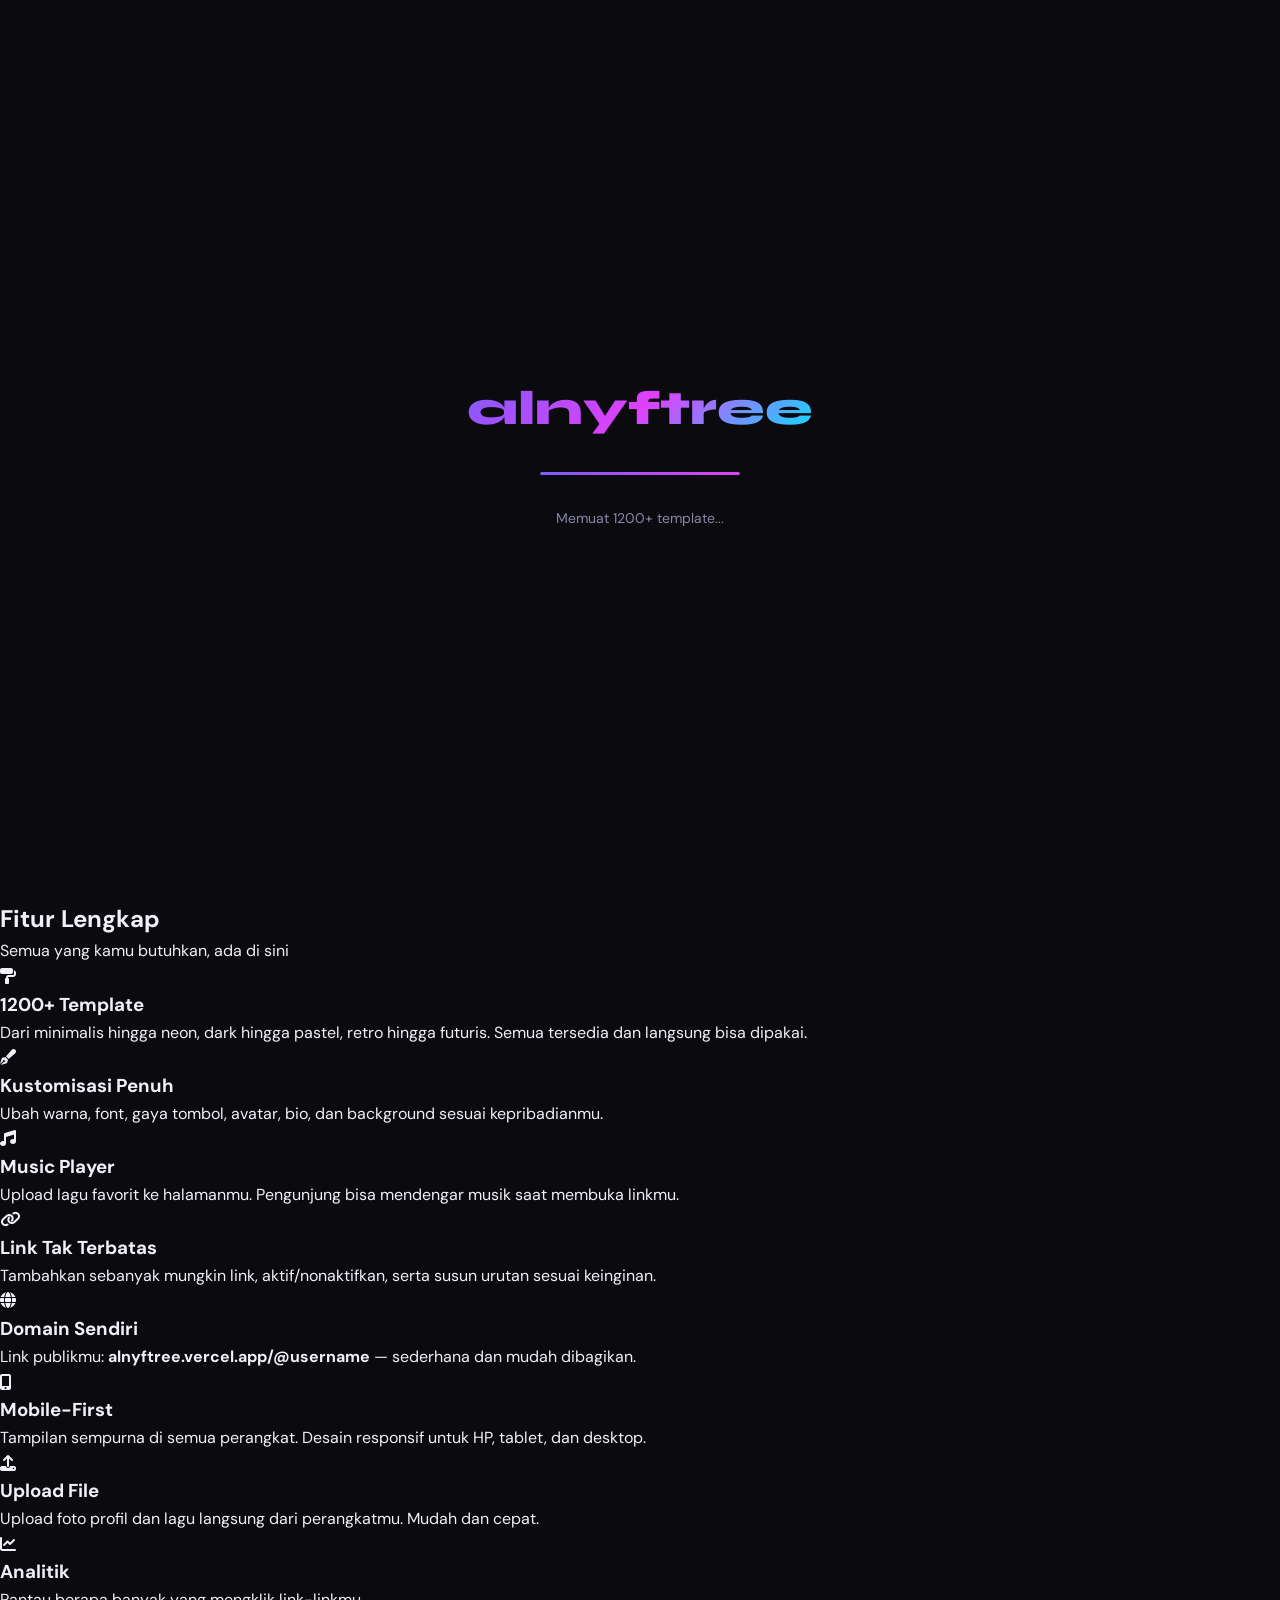
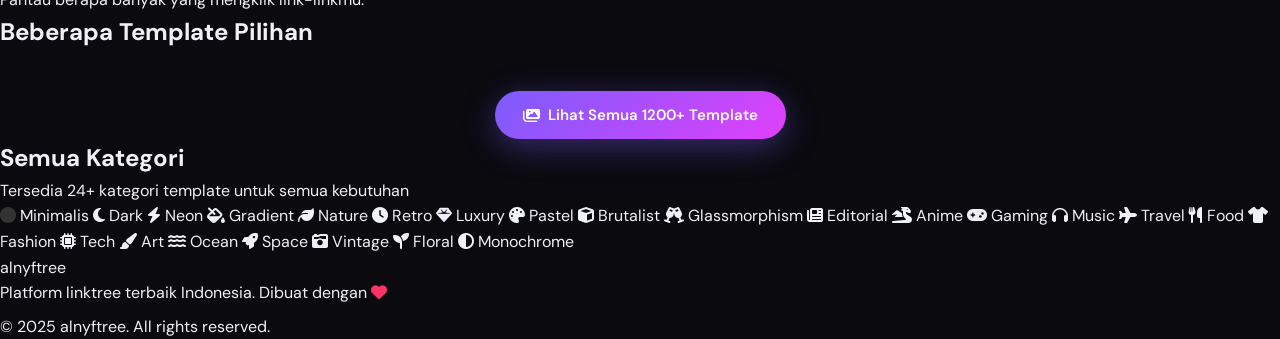
==== commit ad28c9ca: "Update index.html" ====
--- a/index.html
+++ b/index.html
@@ -2,21 +2,22 @@
 <html lang="id">
 <head>
   <meta charset="UTF-8">
-  <meta name="viewport" content="width=device-width, initial-scale=1.0">
-  <title>OraTree — Advanced Linktree Builder</title>
+  <meta name="viewport" content="width=device-width, initial-scale=1.0, maximum-scale=1.5, user-scalable=yes">
+  <title>alnyftree — Advanced Linktree Builder</title>
   <meta name="description" content="Buat linktree profesional dengan 1000+ template premium. Gratis, mudah, dan powerful.">
   <link rel="preconnect" href="https://fonts.googleapis.com">
   <link rel="preconnect" href="https://fonts.gstatic.com" crossorigin>
   <link rel="stylesheet" href="style.css">
+  <link rel="stylesheet" href="https://cdnjs.cloudflare.com/ajax/libs/font-awesome/6.5.1/css/all.min.css">
   <script src="https://cdn.jsdelivr.net/npm/@supabase/supabase-js@2"></script>
 </head>
 <body>
 
 <!-- ── LOADING OVERLAY ─────────────────────────────────────── -->
 <div id="loading-overlay">
-  <div class="loader-logo">OraTree</div>
+  <div class="loader-logo">alnyftree</div>
   <div class="loader-bar"><div class="loader-bar-fill"></div></div>
-  <div style="color:var(--text2);font-size:14px;margin-top:8px;">Memuat 1000+ template...</div>
+  <div style="color:var(--text2);font-size:14px;margin-top:8px;">Memuat 1200+ template...</div>
 </div>
 
 <!-- ── TOAST ─────────────────────────────────────────────────── -->
@@ -24,11 +25,11 @@
 
 <!-- ── NAVBAR ────────────────────────────────────────────────── -->
 <nav class="navbar">
-  <a class="nav-logo" onclick="handleLogoClick()">OraTree</a>
+  <a class="nav-logo" onclick="handleLogoClick()">alnyftree</a>
   <div class="nav-links">
     <span id="nav-user-area">
-      <button class="nav-btn" onclick="showAuthModal('login')">Masuk</button>
-      <button class="nav-btn primary" onclick="showAuthModal('register')">Daftar Gratis</button>
+      <button class="nav-btn" onclick="showAuthModal('login')"><i class="fas fa-sign-in-alt"></i> Masuk</button>
+      <button class="nav-btn primary" onclick="showAuthModal('register')"><i class="fas fa-user-plus"></i> Daftar Gratis</button>
     </span>
   </div>
 </nav>
@@ -44,21 +45,21 @@
     <div class="hero-grid"></div>
     <div class="hero-content">
       <div class="hero-badge">
-        <span>✨</span> Platform Linktree Terbaik Indonesia
+        <span><i class="fas fa-crown"></i></span> Platform Linktree Terbaik Indonesia
       </div>
       <h1 class="hero-title">
         Satu Link<br><span>Untuk Segalanya</span>
       </h1>
       <p class="hero-sub">
-        Buat halaman link profesional dengan <strong>1000+ template premium</strong>.<br>
-        Desain kustomisasi penuh, musik, dan domain instanmu sendiri.
+        Buat halaman link profesional dengan <strong>1200+ template premium</strong>.<br>
+        Desain kustomisasi penuh, upload foto, upload musik, dan domain instanmu sendiri.
       </p>
       <div class="hero-cta">
         <button class="btn btn-primary" onclick="showAuthModal('register')">
-          🚀 Mulai Gratis Sekarang
+          <i class="fas fa-rocket"></i> Mulai Gratis Sekarang
         </button>
         <button class="btn btn-secondary" onclick="showAuthModal('login')">
-          Sudah punya akun? Masuk
+          <i class="fas fa-key"></i> Sudah punya akun? Masuk
         </button>
       </div>
       <div class="hero-stats">
@@ -71,7 +72,7 @@
           <div class="hero-stat-label">Gratis Selamanya</div>
         </div>
         <div class="hero-stat">
-          <div class="hero-stat-num">∞</div>
+          <div class="hero-stat-num"><i class="fas fa-infinity"></i></div>
           <div class="hero-stat-label">Kustomisasi</div>
         </div>
       </div>
@@ -79,65 +80,103 @@
   </section>
 
   <!-- Features Section -->
-  <section style="padding:80px 40px;max-width:1100px;margin:0 auto;">
-    <h2 style="font-family:var(--font-main);font-size:42px;font-weight:800;text-align:center;margin-bottom:16px;">
-      Fitur <span style="background:linear-gradient(135deg,var(--accent),var(--accent2));-webkit-background-clip:text;-webkit-text-fill-color:transparent;background-clip:text;">Lengkap</span>
-    </h2>
-    <p style="text-align:center;color:var(--text2);font-size:17px;margin-bottom:60px;">Semua yang kamu butuhkan, ada di sini</p>
-    <div style="display:grid;grid-template-columns:repeat(auto-fill,minmax(300px,1fr));gap:24px;">
-      <div style="background:var(--surface);border:1px solid var(--border);border-radius:var(--radius);padding:32px;">
-        <div style="font-size:40px;margin-bottom:16px;">🎨</div>
-        <h3 style="font-family:var(--font-main);font-size:22px;margin-bottom:8px;">1200+ Template</h3>
-        <p style="color:var(--text2);line-height:1.7;">Dari minimalis hingga neon, dark hingga pastel, retro hingga futuris. Semua tersedia dan langsung bisa dipakai.</p>
-      </div>
-      <div style="background:var(--surface);border:1px solid var(--border);border-radius:var(--radius);padding:32px;">
-        <div style="font-size:40px;margin-bottom:16px;">✏️</div>
-        <h3 style="font-family:var(--font-main);font-size:22px;margin-bottom:8px;">Kustomisasi Penuh</h3>
-        <p style="color:var(--text2);line-height:1.7;">Ubah warna, font, gaya tombol, avatar, bio, dan background sesuai kepribadianmu.</p>
-      </div>
-      <div style="background:var(--surface);border:1px solid var(--border);border-radius:var(--radius);padding:32px;">
-        <div style="font-size:40px;margin-bottom:16px;">🎵</div>
-        <h3 style="font-family:var(--font-main);font-size:22px;margin-bottom:8px;">Music Player</h3>
-        <p style="color:var(--text2);line-height:1.7;">Tambahkan lagu favorit ke halamanmu. Pengunjung bisa mendengar musik saat membuka linkmu.</p>
-      </div>
-      <div style="background:var(--surface);border:1px solid var(--border);border-radius:var(--radius);padding:32px;">
-        <div style="font-size:40px;margin-bottom:16px;">🔗</div>
-        <h3 style="font-family:var(--font-main);font-size:22px;margin-bottom:8px;">Link Tak Terbatas</h3>
-        <p style="color:var(--text2);line-height:1.7;">Tambahkan sebanyak mungkin link, aktif/nonaktifkan, serta susun urutan sesuai keinginan.</p>
-      </div>
-      <div style="background:var(--surface);border:1px solid var(--border);border-radius:var(--radius);padding:32px;">
-        <div style="font-size:40px;margin-bottom:16px;">🌐</div>
-        <h3 style="font-family:var(--font-main);font-size:22px;margin-bottom:8px;">Domain Sendiri</h3>
-        <p style="color:var(--text2);line-height:1.7;">Link publikmu: <strong style="color:var(--accent);">oratree.vercel.app/@username</strong> — sederhana dan mudah dibagikan.</p>
-      </div>
-      <div style="background:var(--surface);border:1px solid var(--border);border-radius:var(--radius);padding:32px;">
-        <div style="font-size:40px;margin-bottom:16px;">📱</div>
-        <h3 style="font-family:var(--font-main);font-size:22px;margin-bottom:8px;">Mobile-First</h3>
-        <p style="color:var(--text2);line-height:1.7;">Tampilan sempurna di semua perangkat. Desain responsif untuk HP, tablet, dan desktop.</p>
+  <section class="features-section">
+    <h2 class="section-title-center">Fitur <span>Lengkap</span></h2>
+    <p class="section-sub-center">Semua yang kamu butuhkan, ada di sini</p>
+    <div class="features-grid">
+      <div class="feature-card">
+        <div class="feature-icon"><i class="fas fa-paint-roller"></i></div>
+        <h3>1200+ Template</h3>
+        <p>Dari minimalis hingga neon, dark hingga pastel, retro hingga futuris. Semua tersedia dan langsung bisa dipakai.</p>
+      </div>
+      <div class="feature-card">
+        <div class="feature-icon"><i class="fas fa-pen-fancy"></i></div>
+        <h3>Kustomisasi Penuh</h3>
+        <p>Ubah warna, font, gaya tombol, avatar, bio, dan background sesuai kepribadianmu.</p>
+      </div>
+      <div class="feature-card">
+        <div class="feature-icon"><i class="fas fa-music"></i></div>
+        <h3>Music Player</h3>
+        <p>Upload lagu favorit ke halamanmu. Pengunjung bisa mendengar musik saat membuka linkmu.</p>
+      </div>
+      <div class="feature-card">
+        <div class="feature-icon"><i class="fas fa-link"></i></div>
+        <h3>Link Tak Terbatas</h3>
+        <p>Tambahkan sebanyak mungkin link, aktif/nonaktifkan, serta susun urutan sesuai keinginan.</p>
+      </div>
+      <div class="feature-card">
+        <div class="feature-icon"><i class="fas fa-globe"></i></div>
+        <h3>Domain Sendiri</h3>
+        <p>Link publikmu: <strong>alnyftree.vercel.app/@username</strong> — sederhana dan mudah dibagikan.</p>
+      </div>
+      <div class="feature-card">
+        <div class="feature-icon"><i class="fas fa-mobile-alt"></i></div>
+        <h3>Mobile-First</h3>
+        <p>Tampilan sempurna di semua perangkat. Desain responsif untuk HP, tablet, dan desktop.</p>
+      </div>
+      <div class="feature-card">
+        <div class="feature-icon"><i class="fas fa-upload"></i></div>
+        <h3>Upload File</h3>
+        <p>Upload foto profil dan lagu langsung dari perangkatmu. Mudah dan cepat.</p>
+      </div>
+      <div class="feature-card">
+        <div class="feature-icon"><i class="fas fa-chart-line"></i></div>
+        <h3>Analitik</h3>
+        <p>Pantau berapa banyak yang mengklik link-linkmu.</p>
       </div>
     </div>
   </section>
 
   <!-- Template Preview -->
-  <section style="padding:60px 40px;background:var(--surface);border-top:1px solid var(--border);border-bottom:1px solid var(--border);">
-    <div style="max-width:1100px;margin:0 auto;text-align:center;">
-      <h2 style="font-family:var(--font-main);font-size:36px;font-weight:800;margin-bottom:48px;">
-        Beberapa Template Pilihan
-      </h2>
-      <div id="landing-template-preview" style="display:grid;grid-template-columns:repeat(auto-fill,minmax(130px,1fr));gap:12px;max-width:900px;margin:0 auto 40px;">
-        <!-- Generated by JS -->
-      </div>
+  <section class="template-preview-section">
+    <h2 class="section-title-center">Beberapa <span>Template Pilihan</span></h2>
+    <div id="landing-template-preview" class="landing-template-grid">
+      <!-- Generated by JS -->
+    </div>
+    <div class="text-center" style="margin-top: 40px;">
       <button class="btn btn-primary" onclick="showAuthModal('register')">
-        🎨 Lihat Semua 1200+ Template
+        <i class="fas fa-images"></i> Lihat Semua 1200+ Template
       </button>
     </div>
   </section>
 
+  <!-- Categories -->
+  <section class="categories-section">
+    <h2 class="section-title-center">Semua <span>Kategori</span></h2>
+    <p class="section-sub-center">Tersedia 24+ kategori template untuk semua kebutuhan</p>
+    <div class="categories-grid">
+      <span class="category-tag"><i class="fas fa-circle" style="color: #333;"></i> Minimalis</span>
+      <span class="category-tag"><i class="fas fa-moon"></i> Dark</span>
+      <span class="category-tag"><i class="fas fa-bolt"></i> Neon</span>
+      <span class="category-tag"><i class="fas fa-fill-drip"></i> Gradient</span>
+      <span class="category-tag"><i class="fas fa-leaf"></i> Nature</span>
+      <span class="category-tag"><i class="fas fa-clock"></i> Retro</span>
+      <span class="category-tag"><i class="fas fa-gem"></i> Luxury</span>
+      <span class="category-tag"><i class="fas fa-palette"></i> Pastel</span>
+      <span class="category-tag"><i class="fas fa-cube"></i> Brutalist</span>
+      <span class="category-tag"><i class="fas fa-glass-cheers"></i> Glassmorphism</span>
+      <span class="category-tag"><i class="fas fa-newspaper"></i> Editorial</span>
+      <span class="category-tag"><i class="fas fa-dragon"></i> Anime</span>
+      <span class="category-tag"><i class="fas fa-gamepad"></i> Gaming</span>
+      <span class="category-tag"><i class="fas fa-headphones"></i> Music</span>
+      <span class="category-tag"><i class="fas fa-plane"></i> Travel</span>
+      <span class="category-tag"><i class="fas fa-utensils"></i> Food</span>
+      <span class="category-tag"><i class="fas fa-tshirt"></i> Fashion</span>
+      <span class="category-tag"><i class="fas fa-microchip"></i> Tech</span>
+      <span class="category-tag"><i class="fas fa-paint-brush"></i> Art</span>
+      <span class="category-tag"><i class="fas fa-water"></i> Ocean</span>
+      <span class="category-tag"><i class="fas fa-rocket"></i> Space</span>
+      <span class="category-tag"><i class="fas fa-camera-retro"></i> Vintage</span>
+      <span class="category-tag"><i class="fas fa-seedling"></i> Floral</span>
+      <span class="category-tag"><i class="fas fa-adjust"></i> Monochrome</span>
+    </div>
+  </section>
+
   <!-- Footer -->
-  <footer style="padding:40px;text-align:center;color:var(--text2);font-size:14px;border-top:1px solid var(--border);">
-    <div style="font-family:var(--font-main);font-size:24px;font-weight:800;background:linear-gradient(135deg,var(--accent),var(--accent2));-webkit-background-clip:text;-webkit-text-fill-color:transparent;background-clip:text;margin-bottom:12px;">OraTree</div>
-    <p>Platform linktree terbaik Indonesia. Dibuat dengan ❤️</p>
-    <p style="margin-top:8px;">© 2025 OraTree. All rights reserved.</p>
+  <footer class="footer">
+    <div class="footer-logo">alnyftree</div>
+    <p>Platform linktree terbaik Indonesia. Dibuat dengan <i class="fas fa-heart" style="color: #ff3366;"></i></p>
+    <p style="margin-top:8px;">© 2025 alnyftree. All rights reserved.</p>
   </footer>
 </div>
 
@@ -202,49 +241,49 @@
 <!-- AUTH MODAL -->
 <div id="auth-modal" class="modal-overlay hidden">
   <div class="modal">
-    <button class="modal-close" onclick="hideAuthModal()">✕</button>
+    <button class="modal-close" onclick="hideAuthModal()"><i class="fas fa-times"></i></button>
     <div id="login-form">
-      <div class="modal-title">Masuk ke OraTree</div>
+      <div class="modal-title">Masuk ke alnyftree</div>
       <div class="modal-sub">Kelola linktree-mu</div>
       <div class="form-tabs">
-        <div class="form-tab active" data-tab="login" onclick="switchAuthTab('login')">Masuk</div>
-        <div class="form-tab" data-tab="register" onclick="switchAuthTab('register')">Daftar</div>
+        <div class="form-tab active" data-tab="login" onclick="switchAuthTab('login')"><i class="fas fa-sign-in-alt"></i> Masuk</div>
+        <div class="form-tab" data-tab="register" onclick="switchAuthTab('register')"><i class="fas fa-user-plus"></i> Daftar</div>
       </div>
       <div class="form-group">
-        <label class="form-label">Username</label>
+        <label class="form-label"><i class="fas fa-user"></i> Username</label>
         <input class="form-input" id="login-username" placeholder="username kamu" onkeydown="if(event.key==='Enter')handleLogin()">
       </div>
       <div class="form-group">
-        <label class="form-label">Password</label>
+        <label class="form-label"><i class="fas fa-lock"></i> Password</label>
         <input class="form-input" type="password" id="login-password" placeholder="••••••••" onkeydown="if(event.key==='Enter')handleLogin()">
       </div>
-      <button class="btn btn-primary w-full" style="margin-top:8px;" onclick="handleLogin()">🚀 Masuk</button>
+      <button class="btn btn-primary w-full" onclick="handleLogin()"><i class="fas fa-rocket"></i> Masuk</button>
     </div>
     <div id="register-form" class="hidden">
-      <div class="modal-title">Daftar OraTree</div>
+      <div class="modal-title">Daftar alnyftree</div>
       <div class="modal-sub">Buat akun gratis, tidak perlu kartu kredit</div>
       <div class="form-tabs">
-        <div class="form-tab" data-tab="login" onclick="switchAuthTab('login')">Masuk</div>
-        <div class="form-tab active" data-tab="register" onclick="switchAuthTab('register')">Daftar</div>
+        <div class="form-tab" data-tab="login" onclick="switchAuthTab('login')"><i class="fas fa-sign-in-alt"></i> Masuk</div>
+        <div class="form-tab active" data-tab="register" onclick="switchAuthTab('register')"><i class="fas fa-user-plus"></i> Daftar</div>
       </div>
       <div class="form-group">
-        <label class="form-label">Username <small style="color:var(--text2);font-weight:400;">(= URL linkmu)</small></label>
+        <label class="form-label"><i class="fas fa-at"></i> Username</label>
         <input class="form-input" id="reg-username" placeholder="contoh: namakamu" style="font-family:'Space Mono',monospace;">
-        <small style="color:var(--text2);font-size:12px;margin-top:4px;display:block;">oratree.vercel.app/<strong id="reg-username-preview">namakamu</strong></small>
+        <small style="color:var(--text2);font-size:12px;margin-top:4px;display:block;">alnyftree.vercel.app/<strong id="reg-username-preview">namakamu</strong></small>
       </div>
       <div class="form-group">
-        <label class="form-label">Nama Tampilan</label>
+        <label class="form-label"><i class="fas fa-id-card"></i> Nama Tampilan</label>
         <input class="form-input" id="reg-display" placeholder="Nama lengkap kamu">
       </div>
       <div class="form-group">
-        <label class="form-label">Password</label>
+        <label class="form-label"><i class="fas fa-lock"></i> Password</label>
         <input class="form-input" type="password" id="reg-password" placeholder="Minimal 6 karakter">
       </div>
       <div class="form-group">
-        <label class="form-label">Konfirmasi Password</label>
+        <label class="form-label"><i class="fas fa-lock"></i> Konfirmasi Password</label>
         <input class="form-input" type="password" id="reg-confirm" placeholder="Ulangi password">
       </div>
-      <button class="btn btn-primary w-full" style="margin-top:8px;" onclick="handleRegister()">✨ Daftar Sekarang</button>
+      <button class="btn btn-primary w-full" onclick="handleRegister()"><i class="fas fa-check-circle"></i> Daftar Sekarang</button>
     </div>
   </div>
 </div>
@@ -252,12 +291,12 @@
 <!-- LINK MODAL -->
 <div id="link-modal" class="modal-overlay hidden">
   <div class="modal modal-large">
-    <button class="modal-close" onclick="document.getElementById('link-modal').classList.add('hidden')">✕</button>
+    <button class="modal-close" onclick="document.getElementById('link-modal').classList.add('hidden')"><i class="fas fa-times"></i></button>
     <div class="modal-title" id="link-modal-title">Tambah Link Baru</div>
-    <div class="tabs-row" style="margin-bottom:20px;">
-      <div class="tab-item active" onclick="switchLinkTab('basic',this)">📝 Info</div>
-      <div class="tab-item" onclick="switchLinkTab('icon',this)">😀 Ikon</div>
-      <div class="tab-item" onclick="switchLinkTab('social',this)">📱 Sosial</div>
+    <div class="tabs-row">
+      <div class="tab-item active" onclick="switchLinkTab('basic',this)"><i class="fas fa-info-circle"></i> Info</div>
+      <div class="tab-item" onclick="switchLinkTab('icon',this)"><i class="fas fa-icons"></i> Ikon</div>
+      <div class="tab-item" onclick="switchLinkTab('social',this)"><i class="fas fa-share-alt"></i> Sosial</div>
     </div>
     <div class="tab-panels">
       <div class="tab-panel active" id="link-tab-basic">
@@ -271,13 +310,17 @@
         </div>
         <div class="form-group">
           <label class="form-label">Ikon Terpilih</label>
-          <div style="font-size:32px;padding:8px 0;" id="link-icon-display">🔗</div>
+          <div style="font-size:32px;padding:8px 0;" id="link-icon-display"><i class="fas fa-link"></i></div>
         </div>
       </div>
       <div class="tab-panel" id="link-tab-icon">
         <div class="form-group">
-          <label class="form-label">Pilih Ikon</label>
+          <label class="form-label">Pilih Ikon (Font Awesome)</label>
           <div class="icon-grid" id="icon-grid"></div>
+        </div>
+        <div class="form-group">
+          <label class="form-label">Atau pakai Emoji</label>
+          <div class="emoji-grid" id="emoji-grid"></div>
         </div>
       </div>
       <div class="tab-panel" id="link-tab-social">
@@ -287,9 +330,59 @@
         </div>
       </div>
     </div>
-    <div style="display:flex;gap:12px;margin-top:24px;">
-      <button class="btn btn-primary flex-1" onclick="saveLinkModal()">💾 Simpan Link</button>
-      <button class="btn btn-ghost" onclick="document.getElementById('link-modal').classList.add('hidden')">Batal</button>
+    <div class="modal-actions">
+      <button class="btn btn-primary flex-1" onclick="saveLinkModal()"><i class="fas fa-save"></i> Simpan Link</button>
+      <button class="btn btn-ghost" onclick="document.getElementById('link-modal').classList.add('hidden')"><i class="fas fa-times"></i> Batal</button>
+    </div>
+  </div>
+</div>
+
+<!-- UPLOAD AVATAR MODAL -->
+<div id="upload-avatar-modal" class="modal-overlay hidden">
+  <div class="modal">
+    <button class="modal-close" onclick="document.getElementById('upload-avatar-modal').classList.add('hidden')"><i class="fas fa-times"></i></button>
+    <div class="modal-title"><i class="fas fa-camera"></i> Upload Foto Profil</div>
+    <div class="modal-sub">Pilih foto dari perangkatmu</div>
+    <div class="form-group">
+      <label class="form-label">File Foto</label>
+      <input type="file" id="avatar-file-input" accept="image/*" class="form-input" style="padding: 10px;">
+      <div id="avatar-preview-container" style="margin-top: 16px; text-align: center;">
+        <img id="avatar-preview" src="#" alt="Preview" style="max-width: 150px; max-height: 150px; border-radius: 50%; display: none; border: 3px solid var(--accent);">
+      </div>
+    </div>
+    <div class="modal-actions">
+      <button class="btn btn-primary flex-1" onclick="uploadAvatar()"><i class="fas fa-upload"></i> Upload</button>
+      <button class="btn btn-ghost" onclick="document.getElementById('upload-avatar-modal').classList.add('hidden')"><i class="fas fa-times"></i> Batal</button>
+    </div>
+  </div>
+</div>
+
+<!-- UPLOAD MUSIC MODAL -->
+<div id="upload-music-modal" class="modal-overlay hidden">
+  <div class="modal">
+    <button class="modal-close" onclick="document.getElementById('upload-music-modal').classList.add('hidden')"><i class="fas fa-times"></i></button>
+    <div class="modal-title"><i class="fas fa-music"></i> Upload Lagu</div>
+    <div class="modal-sub">Pilih file audio dari perangkatmu</div>
+    <div class="form-group">
+      <label class="form-label">Judul Lagu</label>
+      <input class="form-input" id="upload-song-title" placeholder="Judul lagu">
+    </div>
+    <div class="form-group">
+      <label class="form-label">Artis / Penyanyi</label>
+      <input class="form-input" id="upload-song-artist" placeholder="Nama artis">
+    </div>
+    <div class="form-group">
+      <label class="form-label">File Audio (MP3, OGG, WAV)</label>
+      <input type="file" id="music-file-input" accept="audio/*" class="form-input" style="padding: 10px;">
+    </div>
+    <div class="form-group">
+      <label class="form-label">Cover (opsional)</label>
+      <input type="file" id="music-cover-input" accept="image/*" class="form-input" style="padding: 10px;">
+      <div id="music-cover-preview" style="margin-top: 8px; text-align: center;"></div>
+    </div>
+    <div class="modal-actions">
+      <button class="btn btn-primary flex-1" onclick="uploadMusic()"><i class="fas fa-upload"></i> Upload</button>
+      <button class="btn btn-ghost" onclick="document.getElementById('upload-music-modal').classList.add('hidden')"><i class="fas fa-times"></i> Batal</button>
     </div>
   </div>
 </div>
@@ -297,8 +390,8 @@
 <!-- ADMIN EDIT USER MODAL -->
 <div id="admin-edit-modal" class="modal-overlay hidden">
   <div class="modal">
-    <button class="modal-close" onclick="document.getElementById('admin-edit-modal').classList.add('hidden')">✕</button>
-    <div class="modal-title">✏️ Edit Pengguna</div>
+    <button class="modal-close" onclick="document.getElementById('admin-edit-modal').classList.add('hidden')"><i class="fas fa-times"></i></button>
+    <div class="modal-title"><i class="fas fa-user-edit"></i> Edit Pengguna</div>
     <div class="modal-sub">Ubah data pengguna (kosongkan jika tidak ingin mengubah)</div>
     <div class="form-group">
       <label class="form-label">Username Baru</label>
@@ -312,18 +405,18 @@
       <label class="form-label">Password Baru</label>
       <input class="form-input" type="password" id="admin-edit-password" placeholder="Kosongkan jika tidak ganti">
     </div>
-    <div style="display:flex;gap:12px;margin-top:24px;">
-      <button class="btn btn-primary flex-1" onclick="saveAdminEditUser()">💾 Simpan</button>
-      <button class="btn btn-ghost" onclick="document.getElementById('admin-edit-modal').classList.add('hidden')">Batal</button>
-    </div>
-  </div>
-</div>
-
-<!-- ADD SONG MODAL -->
+    <div class="modal-actions">
+      <button class="btn btn-primary flex-1" onclick="saveAdminEditUser()"><i class="fas fa-save"></i> Simpan</button>
+      <button class="btn btn-ghost" onclick="document.getElementById('admin-edit-modal').classList.add('hidden')"><i class="fas fa-times"></i> Batal</button>
+    </div>
+  </div>
+</div>
+
+<!-- ADD SONG MODAL (ADMIN) -->
 <div id="song-modal" class="modal-overlay hidden">
   <div class="modal">
-    <button class="modal-close" onclick="document.getElementById('song-modal').classList.add('hidden')">✕</button>
-    <div class="modal-title">🎵 Tambah Lagu</div>
+    <button class="modal-close" onclick="document.getElementById('song-modal').classList.add('hidden')"><i class="fas fa-times"></i></button>
+    <div class="modal-title"><i class="fas fa-music"></i> Tambah Lagu</div>
     <div class="modal-sub">Lagu ini akan tersedia untuk semua pengguna</div>
     <div class="form-group">
       <label class="form-label">Judul Lagu</label>
@@ -341,9 +434,9 @@
       <label class="form-label">URL Cover / Thumbnail</label>
       <input class="form-input" id="song-cover" placeholder="https://...jpg">
     </div>
-    <div style="display:flex;gap:12px;margin-top:24px;">
-      <button class="btn btn-primary flex-1" onclick="saveSong()">💾 Simpan Lagu</button>
-      <button class="btn btn-ghost" onclick="document.getElementById('song-modal').classList.add('hidden')">Batal</button>
+    <div class="modal-actions">
+      <button class="btn btn-primary flex-1" onclick="saveSong()"><i class="fas fa-save"></i> Simpan Lagu</button>
+      <button class="btn btn-ghost" onclick="document.getElementById('song-modal').classList.add('hidden')"><i class="fas fa-times"></i> Batal</button>
     </div>
   </div>
 </div>
@@ -351,10 +444,12 @@
 <!-- INFO MODAL -->
 <div id="info-modal" class="modal-overlay hidden">
   <div class="modal modal-large">
-    <button class="modal-close" onclick="document.getElementById('info-modal').classList.add('hidden')">✕</button>
+    <button class="modal-close" onclick="document.getElementById('info-modal').classList.add('hidden')"><i class="fas fa-times"></i></button>
     <div class="modal-title" id="info-modal-title"></div>
     <div id="info-modal-body" style="margin-top:16px;max-height:400px;overflow-y:auto;"></div>
-    <button class="btn btn-ghost" style="margin-top:20px;" onclick="document.getElementById('info-modal').classList.add('hidden')">Tutup</button>
+    <div class="modal-actions">
+      <button class="btn btn-ghost" onclick="document.getElementById('info-modal').classList.add('hidden')"><i class="fas fa-times"></i> Tutup</button>
+    </div>
   </div>
 </div>
 
@@ -363,7 +458,7 @@
 ══════════════════════════════════════════════════════════ -->
 <div class="music-player-fab" id="music-player-fab" style="display:none;">
   <div class="music-panel" id="music-panel">
-    <button onclick="closeMusicPanel()" style="position:absolute;top:12px;right:12px;background:none;border:none;color:var(--text2);font-size:16px;cursor:pointer;">✕</button>
+    <button onclick="closeMusicPanel()" class="music-panel-close"><i class="fas fa-times"></i></button>
     <img id="fab-cover" class="music-cover" src="https://via.placeholder.com/80" alt="cover">
     <div class="music-title" id="fab-title">Pilih Lagu</div>
     <div class="music-artist" id="fab-artist">—</div>
@@ -372,13 +467,13 @@
     </div>
     <div class="music-time"><span id="fab-time-cur">0:00</span><span id="fab-time-tot">0:00</span></div>
     <div class="music-controls">
-      <button class="music-ctrl-btn" onclick="skipAudio(-15)">⏮</button>
-      <button class="music-ctrl-btn main" id="fab-play-btn" onclick="toggleAudio()">▶</button>
-      <button class="music-ctrl-btn" onclick="skipAudio(15)">⏭</button>
+      <button class="music-ctrl-btn" onclick="skipAudio(-15)"><i class="fas fa-backward"></i></button>
+      <button class="music-ctrl-btn main" id="fab-play-btn" onclick="toggleAudio()"><i class="fas fa-play"></i></button>
+      <button class="music-ctrl-btn" onclick="skipAudio(15)"><i class="fas fa-forward"></i></button>
     </div>
     <audio id="fab-audio" onended="onAudioEnd()" ontimeupdate="updateProgress()" onloadedmetadata="updateDuration()"></audio>
   </div>
-  <button class="music-fab-btn" id="fab-btn" onclick="toggleMusicPanel()">🎵</button>
+  <button class="music-fab-btn" id="fab-btn" onclick="toggleMusicPanel()"><i class="fas fa-music"></i></button>
 </div>
 
 <script src="script.js"></script>
@@ -405,14 +500,13 @@
         const bgStyle = pal.bg.startsWith('linear') ? pal.bg : pal.bg;
         const acc = pal.accent;
         return `
-          <div style="border-radius:16px;overflow:hidden;aspect-ratio:9/16;background:${bgStyle};border:2px solid transparent;transition:all 0.3s;cursor:pointer;"
-               onclick="showAuthModal('register')"
-               onmouseover="this.style.transform='scale(1.05)';this.style.borderColor='${acc}'"
-               onmouseout="this.style.transform='';this.style.borderColor='transparent'">
-            <div style="display:flex;flex-direction:column;align-items:center;padding:16px 8px;height:100%;font-family:${t.font.heading};">
-              <div style="width:32px;height:32px;border-radius:50%;background:${acc};margin-bottom:6px;"></div>
-              <div style="font-size:8px;font-weight:700;color:${pal.text};margin-bottom:6px;text-align:center;">${t.name}</div>
-              ${[1,2,3].map(() => `<div style="width:90%;height:18px;border-radius:${t.btn.radius};background:${acc};margin-bottom:4px;opacity:0.9;"></div>`).join('')}
+          <div class="landing-template-card" onclick="showAuthModal('register')">
+            <div class="landing-template-preview" style="background:${bgStyle};">
+              <div style="display:flex;flex-direction:column;align-items:center;padding:16px 8px;height:100%;font-family:${t.font.heading};">
+                <div style="width:32px;height:32px;border-radius:50%;background:${acc};margin-bottom:6px;"></div>
+                <div style="font-size:8px;font-weight:700;color:${pal.text};margin-bottom:6px;text-align:center;">${t.name}</div>
+                ${[1,2,3].map(() => `<div style="width:90%;height:18px;border-radius:${t.btn.radius};background:${acc};margin-bottom:4px;opacity:0.9;"></div>`).join('')}
+              </div>
             </div>
           </div>
         `;
@@ -445,11 +539,11 @@
   const fabBtn = document.getElementById('fab-btn');
   if (audio.paused) {
     audio.play();
-    btn.textContent = '⏸';
+    btn.innerHTML = '<i class="fas fa-pause"></i>';
     fabBtn.classList.add('playing');
   } else {
     audio.pause();
-    btn.textContent = '▶';
+    btn.innerHTML = '<i class="fas fa-play"></i>';
     fabBtn.classList.remove('playing');
   }
 }
@@ -462,7 +556,8 @@
 function seekAudio(e) {
   const audio = document.getElementById('fab-audio');
   const bar = document.getElementById('fab-progress');
-  const pct = e.offsetX / bar.offsetWidth;
+  const rect = bar.getBoundingClientRect();
+  const pct = (e.clientX - rect.left) / rect.width;
   audio.currentTime = pct * (audio.duration || 0);
 }
 
@@ -482,20 +577,68 @@
 }
 
 function onAudioEnd() {
-  document.getElementById('fab-play-btn').textContent = '▶';
+  document.getElementById('fab-play-btn').innerHTML = '<i class="fas fa-play"></i>';
   document.getElementById('fab-btn').classList.remove('playing');
   document.getElementById('fab-progress-fill').style.width = '0%';
 }
 
 function formatTime(sec) {
+  if (isNaN(sec)) return '0:00';
   const m = Math.floor(sec / 60);
   const s = Math.floor(sec % 60);
   return `${m}:${s.toString().padStart(2,'0')}`;
 }
 
-// Init music fab when dashboard loads
-const origLoadDashboard = window.loadDashboard;
-// Extend to init music player
+// Upload functions
+function showUploadAvatarModal() {
+  document.getElementById('upload-avatar-modal').classList.remove('hidden');
+  document.getElementById('avatar-file-input').value = '';
+  document.getElementById('avatar-preview').style.display = 'none';
+}
+
+function showUploadMusicModal() {
+  document.getElementById('upload-music-modal').classList.remove('hidden');
+  document.getElementById('music-file-input').value = '';
+  document.getElementById('music-cover-input').value = '';
+  document.getElementById('music-cover-preview').innerHTML = '';
+}
+
+// File preview
+document.addEventListener('DOMContentLoaded', () => {
+  const avatarInput = document.getElementById('avatar-file-input');
+  if (avatarInput) {
+    avatarInput.addEventListener('change', function(e) {
+      const file = e.target.files[0];
+      if (file) {
+        const reader = new FileReader();
+        reader.onload = function(ev) {
+          const preview = document.getElementById('avatar-preview');
+          preview.src = ev.target.result;
+          preview.style.display = 'block';
+        };
+        reader.readAsDataURL(file);
+      }
+    });
+  }
+
+  const musicCoverInput = document.getElementById('music-cover-input');
+  if (musicCoverInput) {
+    musicCoverInput.addEventListener('change', function(e) {
+      const file = e.target.files[0];
+      if (file) {
+        const reader = new FileReader();
+        reader.onload = function(ev) {
+          document.getElementById('music-cover-preview').innerHTML = `<img src="${ev.target.result}" style="max-width: 100px; max-height: 100px; border-radius: 8px; border: 2px solid var(--accent);">`;
+        };
+        reader.readAsDataURL(file);
+      }
+    });
+  }
+});
+
+// Simpan ke global
+window.showUploadAvatarModal = showUploadAvatarModal;
+window.showUploadMusicModal = showUploadMusicModal;
 </script>
 </body>
 </html>
